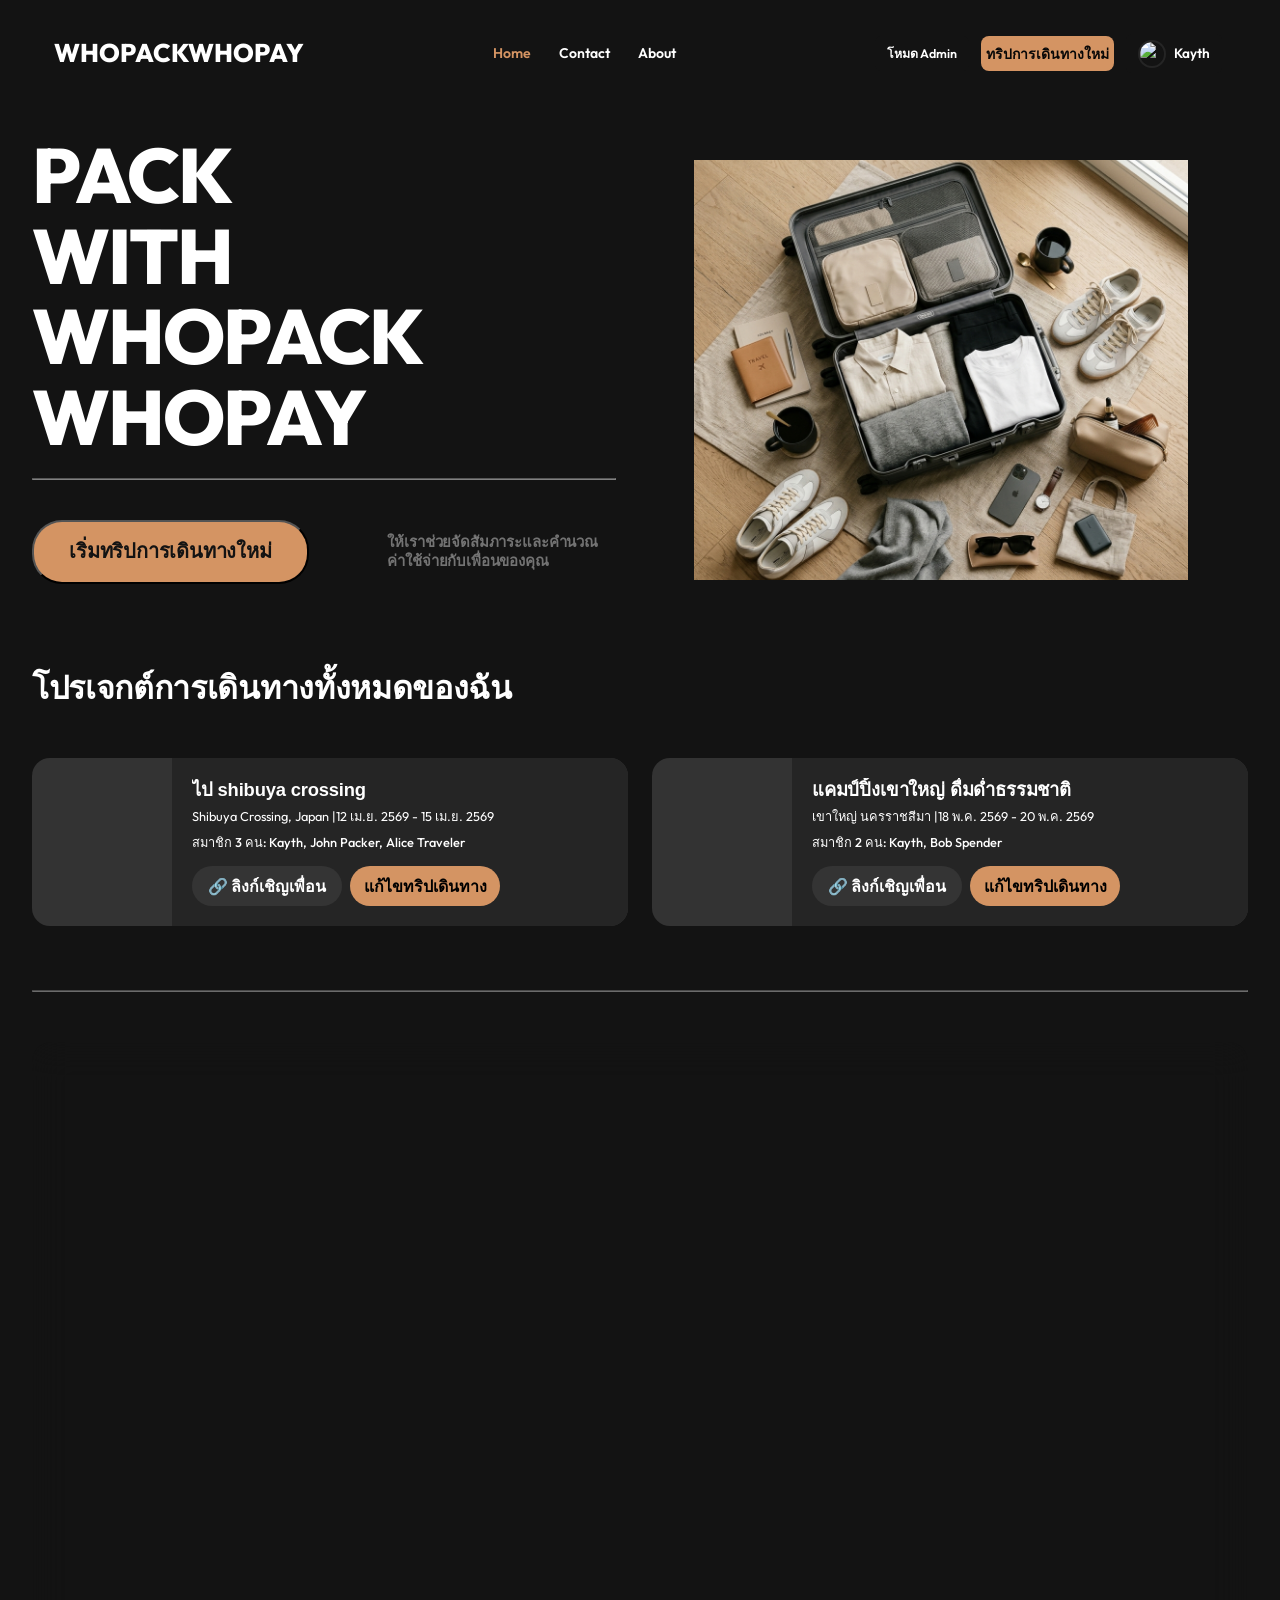
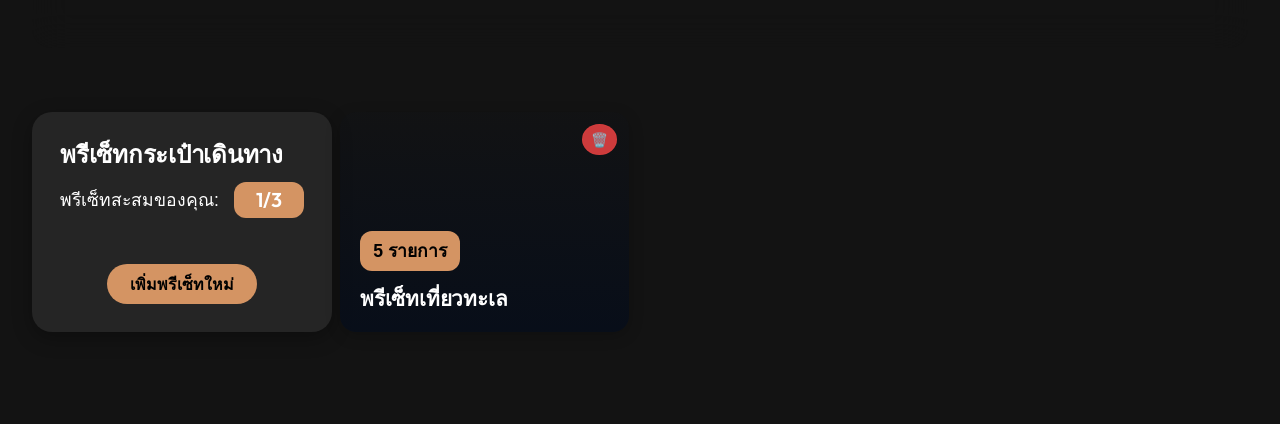
==== home2.html @ 7e03a5e3 "git_push_2nd" ====
<!DOCTYPE html>
<html lang="th">

<head>
  <meta charset="UTF-8">
  <meta name="viewport" content="width=device-width, initial-scale=1.0">
  <title>whopackwhopay - เว็บไซต์เตรียมสัมภาระและหารค่าทริปสุดล้ำ</title>
  <meta name="description"
    content="วางแผนการท่องเที่ยว จัดการสัมภาระเดี่ยวและกลุ่ม พร้อมระบบหารค่าใช้จ่ายและคำนวณงบประมาณกลุ่มอย่างมีประสิทธิภาพ">
  <link rel="stylesheet" href="style2.css">
  <!-- <link rel="stylesheet" href="uiverseHome.css"> -->
</head>

<body>
  <div id="app">

    <!-- Top Navigation Bar -->
    <nav class="navbar" id="app-navbar">
      <div class="nav-left">
        <div class="logo" id="logo-click-nav">WHOPACKWHOPAY</div>
        
      </div>
      <div class="nav-center">
        <div class="nav-links">
          <a href="#" class="nav-link" onclick="navigateTo('home')" style="color:#d49463 ;">Home</a>
          <a href="#" class="nav-link"
            onclick="showToast('ติดต่อทีมงาน: support@whopackwhopay.com', 'info')">Contact</a>
          <a href="#" class="nav-link"
            onclick="showToast('whopackwhopay ช่วยให้การเตรียมกระเป๋าและหารค่าทริปเป็นเรื่องง่าย!', 'info')">About</a>
        </div>
      </div>
      <div class="nav-right">
        <!-- Admin Panel Toggle (To facilitate testing all features including admin requirements) -->
        <button class="btn btn-secondary btn-sm" style="color: #ffffff;
         background:  #131313;
         height: 35px;
         " onclick="toggleAdminPanel()">โหมด Admin</button>

        <!-- Plus Trip Button -->
        <button class="new-trip-button btn bt" style="
        height: 35px;

        " id="create-trip-nav-btn">ทริปการเดินทางใหม่</button>

        <!-- Profile trigger dropdown -->
        <div class="profile-trigger" onclick="toggleProfileDropdown()">
          <img
            src="https://www.lemon8-app.com/seo/image?item_id=7467780502347317776&index=0&sign=cc87ef893df901cae1bf9135a9706420"
            class="profile-avatar" alt="Avatar">
          <span class="username" id="navbar-username-label">Kayth</span>
        </div>
      </div>
    </nav>


    <!-- User Profile Dropdown Panel (Drawer) -->
    <div class="profile-dropdown" id="profile-dropdown">
      <div class="profile-dropdown-header">
        <img
          src="https://www.lemon8-app.com/seo/image?item_id=7467780502347317776&index=0&sign=cc87ef893df901cae1bf9135a9706420"
          class="profile-dropdown-avatar" alt="Avatar Large">
        <div class="profile-info">
          <div class="profile-username-group">
            <span class="profile-username" id="dropdown-displayname">Kayth</span>
            <button class="profile-edit-name-btn" onclick="openEditProfileNameDialog()">✏️ เปลี่ยนชื่อ</button>
          </div>
          <span class="profile-email" id="dropdown-username">@kayth</span>
          <span class="profile-email" id="dropdown-email">kayth@whopack.com</span>
        </div>
      </div>

      <div class="badges-title">ป้ายรางวัลสะสม (กดเปิด/ปิดแสดงผล)</div>
      <div class="badges-container" id="dropdown-badges-container">
        <!-- Badges will render here dynamically -->
      </div>

      <div class="profile-stats">
        <div class="stat-box">
          <div class="stat-val" id="dropdown-total-spent">฿0</div>
          <div class="stat-label">ค่าใช้จ่ายสะสมรวม</div>
        </div>
        <div class="stat-box">
          <div class="stat-val" id="dropdown-project-count">3</div>
          <div class="stat-label">ทริปทั้งหมด</div>
        </div>
      </div>

      <button class="btn btn-danger9" style="width:100%;" onclick="handleLogout()"><a
          href="login.html">ออกจากระบบ</a></button>
    </div>

    <!-- Toast notifications panel container -->
    <div class="toast-container" id="toast-container"></div>

    <!-- MAIN WORKSPACE -->
    <main class="main-content">

      <!-- Admin Workspace Section -->
      <div id="admin-view" class="view-section"></div>

      <!-- 1. HOME VIEW -->
      <div id="home-view" class="view-section active">


        <!-- Features / Why Choose Us Section -->
        <div class="features-section">
          <div class="features-left">
            <h2 class="features-title">PACK <br> WITH <br> WHOPACK <br>WHOPAY</h2>
            <hr style="opacity: 0.5;">
            <div class="features-left-section">
                <button class="add-project" onclick="navigateTo('create-trip')">
              <span>
                <h2>เริ่มทริปการเดินทางใหม่</h2>
              </span>
            </button>
                <div class="features-left-desc">
                    <h3>ให้เราช่วยจัดสัมภาระและคำนวณค่าใช้จ่ายกับเพื่อนของคุณ</h3>
                </div>
            </div>
            
          </div>

          <div class="features-right">
            <!-- From Uiverse.io by Ali-Tahmazi99 -->
            <div class="image-wrapper">
                <img src="travel_hero.png" alt="Travel Packing Setup" class="hero-image">
            </div>
          </div>
        </div>

        <!-- My Trips Dashboard Section -->
        <div class="my-trips-section">
          <div class="section-header">
            <h2 class="section-title">โปรเจกต์การเดินทางทั้งหมดของฉัน</h2>
          </div>
          <div class="trips-container grid-trips" id="active-trips-list">
            <!-- Active trips render here dynamically -->
          </div>
        </div>
        <hr style="opacity: 0.4;">

        <!-- Top Destinations (Community) Section -->
        <div class="community-landing-container" id="community-landing-section">
          <div class="community-landing-header">
            <div class="community-header-text">
              <h2 class="section-title">แผนทริปท่องเที่ยวยอดนิยมในคอมมูนิตี้</h2>
              <p class="section-subtitle">ค้นหาไอเดียและแรงบันดาลใจ
                หรือร่วมแชร์ทริปท่องเที่ยวที่น่าตื่นเต้นของคุณให้เป็นประโยชน์ต่อผู้อื่น</p>
            </div>
          </div>
          <div class="community-grid-wrapper">
            <div class="community-grid" id="community-trips-grid">
              <!-- Shared trips render here dynamically -->
            </div>
          </div>
        </div>

        <!-- Tour Packages (Presets) Section -->
        <div class="presets-landing-container">
          <div class="preset-intro-card">
            <h3 class="preset-intro-title">พรีเซ็ทกระเป๋าเดินทาง</h3>


            <div class="presets-counter-wrapper">
              <span>พรีเซ็ทสะสมของคุณ: </span>
              <span class="presets-counter" id="presets-counter-label">1/3</span>
            </div>

            <div id="add-preset-btn-container" class="preset-add-btn-wrapper">
              <!-- Add Preset button goes here dynamically -->
            </div>
          </div>

          <div class="preset-list grid-presets" id="preset-items-list">
            <!-- Presets list render here dynamically -->
          </div>
        </div>

      </div>

      <!-- 2. CREATE NEW TRIP VIEW -->
      <div id="create-trip-view" class="view-section">
        <div class="new-trip-card">
          <h2 class="new-trip-title">ทริปใหม่ ประสบการณ์ใหม่</h2>
          <p class="new-trip-subtitle">เริ่มต้นสร้างโปรเจกต์เตรียมตัวออกเดินทางไปพร้อมกับกลุ่มเพื่อนๆ</p>

          <form id="new-trip-form" onsubmit="handleStartTripSubmit(event)">
            <div class="form-group">
              <label class="form-label" for="trip-dest-input">สถานที่ที่จะไป (Destination)</label>
              <input type="text" id="trip-dest-input" class="form-input"
                placeholder="พิมพ์ชื่อเป้าหมาย เช่น Shibuya Crossing, Japan" required>
            </div>

            <div class="date-inputs">
              <div class="form-group">
                <label class="form-label" for="trip-start-input">วันเริ่มต้นการเดินทาง</label>
                <input type="date" id="trip-start-input" class="form-input" value="2026-06-29">
              </div>
              <div class="form-group">
                <label class="form-label" for="trip-end-input">วันสิ้นสุดการเดินทาง</label>
                <input type="date" id="trip-end-input" class="form-input" value="2026-06-30">
              </div>
            </div>

            <div class="form-actions">
              <button type="button" class="btn btn-secondary" onclick="navigateTo('home')">ยกเลิก</button>
              <button type="submit" class="btn btn-primary">เริ่มทริปใหม่</button>
            </div>
          </form>
        </div>
      </div>

      <!-- 3. TRIP WORKSPACE VIEW (Sidebar layout) -->
      <div id="trip-details-view" class="view-section">

        <!-- Header summarizing active trip info -->
        <div id="trip-header-area" class="trip-header-area"></div>

        <div class="trip-workspace">

          <!-- Left side: Navigation Sidebar tabs -->
          <div class="trip-sidebar" id="trip-sidebar">
            <!-- Tabs will be rendered here dynamically (differs for ViewOnly mode) -->
          </div>

          <!-- Right side: Selected tab pane content -->
          <div class="trip-content" id="trip-tab-content-area">
            <!-- Loaded tab outputs render here dynamically -->
          </div>

        </div>
      </div>

    </main>

    <!-- 4. LIVE CHAT WIDGET OVERLAY (Simulating member conversations) -->
    <div class="chat-widget" id="chat-widget-window">
      <div class="chat-header">
        <div class="chat-header-user">
          <div class="chat-status"></div>
          <span style="font-weight:600; font-size:0.9rem;" id="chat-partner-name-display">John Packer</span>
          <span style="font-size:0.75rem; color:var(--text-muted);"
            id="chat-partner-username-display">@john_packer</span>
        </div>
        <button class="modal-close" style="font-size:1.1rem;" onclick="closeChatWidget()">✕</button>
      </div>

      <div class="chat-body" id="chat-messages-body">
        <!-- Messages populate here -->
      </div>

      <div class="chat-footer">
        <input type="text" id="chat-message-input-text" class="chat-input" placeholder="พิมพ์ข้อความสอบถามที่นี่..."
          onkeydown="if(event.key === 'Enter') sendChatMessage()">
        <button class="btn btn-primary btn-sm" onclick="sendChatMessage()">ส่ง</button>
      </div>
    </div>

  </div>

  <!-- ========================================== -->
  <!-- DIALOG SYSTEM (MODALS) -->
  <!-- ========================================== -->

  <!-- Generic Alert/Confirm Modal -->
  <div class="modal-overlay" id="confirm-modal">
    <div class="modal-card">
      <div class="modal-header">
        <h3 class="modal-title">ยืนยันการทำรายการ</h3>
        <button class="modal-close" onclick="Dialog.close('confirm-modal')">✕</button>
      </div>
      <div class="modal-body" id="confirm-modal-body">
        <p>คุณต้องการดำเนินการต่อหรือไม่?</p>
      </div>
      <div class="modal-footer">
        <button class="btn btn-secondary btn-sm" onclick="Dialog.close('confirm-modal')">ยกเลิก</button>
        <button class="btn btn-primary btn-sm" onclick="Dialog.confirm('confirm-modal')">ตกลง</button>
      </div>
    </div>
  </div>

  <!-- Preset Creator / Editor Modal -->
  <div class="modal-overlay" id="preset-modal">
    <div class="modal-card">
      <div class="modal-header">
        <h3 class="modal-title" id="preset-modal-title">จัดการพรีเซ็ท</h3>
        <button class="modal-close" onclick="Dialog.close('preset-modal')">✕</button>
      </div>
      <div class="modal-body" id="preset-modal-body">
        <!-- Renders inputs here -->
      </div>
      <div class="modal-footer">
        <button class="btn btn-primary btn-sm" onclick="Dialog.confirm('preset-modal')">เสร็จสิ้น</button>
      </div>
    </div>
  </div>

  <script src="app.js"></script>
</body>

</html>
---- style2.css ----
/* ============================================================
   whopackwhopay — Ocean Blue Design System
   Theme: #2C5EAD · #1591DC · #4BB8FA · #C4E2F5
   ============================================================ */

@import url('https://fonts.googleapis.com/css2?family=Inter:wght@300;400;500;600;700&family=Outfit:wght@400;500;600;700;800&display=swap');

/* ── CSS Variables ───────────────────────────────────────── */
:root {
  /* --font-logo: 'Outfit', sans-serif;
  --font-body: 'Outfit', sans-serif; */

  /* Background layers based on light pastel Wanderlog design */
  --bg-primary: #FFF9D0;      /* Pastel Yellow */
  --bg-secondary: #CAF4FF;    /* Pastel Ice Blue */
  --bg-card: #ffffff;
  --bg-card-hover: #F8FAFC;
  --bg-input: #ffffff;

  /* Brand blues based on user's colors */
  --blue-deep: #5AB2FF;       /* Vibrant Sky Blue */
  --blue-mid: #252525;        /* Light Sky Blue */
  --blue-light: #CAF4FF;      /* Pastel Ice Blue */
  --blue-pale: #FFF9D0;       /* Pastel Yellow */

  /* Aliases used throughout */
  --accent-primary: #5AB2FF;
  --accent-light: #A0DEFF;
  --accent-pale: #FFF9D0;
  --accent-purple: #5AB2FF;
  /* legacy compat */
  --accent-blue: #5AB2FF;
  /* legacy compat */
  --accent-pink: #1e293b;
  /* legacy compat */
  --accent-glow: rgba(90, 178, 255, 0.15);

  /* Text: Slate colors for Light theme readability */
  --text-main: #ffffff;
  --text-muted: #ffffff;
  --text-dim: #64748b;

  /* Borders */
  --border-color: rgba(90, 178, 255, 0.25);
  --border-focus: rgba(90, 178, 255, 0.6);

  /* Semantic colours */
  --success: #22c55e;
  --warning: #f59e0b;
  --danger: #ef4444;

  /* Misc */
  --glass-backdrop: blur(18px);
  --transition-smooth: all 0.25s cubic-bezier(0.4, 0, 0.2, 1);
  --radius-sm: 8px;
  --radius-md: 12px;
  --radius-lg: 16px;
  --radius-xl: 20px;
  --shadow-card: 0 10px 30px rgba(90, 178, 255, 0.08);
  --shadow-glow: 0 0 24px rgba(90, 178, 255, 0.15);
}

/* ── Reset ───────────────────────────────────────────────── */
*,
*::before,
*::after {
  box-sizing: border-box;
  margin: 0;
  padding: 0;
}

html {
  scroll-behavior: smooth;
}

body {
  background-color: #F8FAFC;
  background-image:
    radial-gradient(ellipse at 0% 0%, rgba(255, 249, 208, 0.4) 0px, transparent 50%),
    radial-gradient(ellipse at 100% 100%, rgba(202, 244, 255, 0.4) 0px, transparent 50%),
    radial-gradient(ellipse at 50% 30%, rgba(160, 222, 255, 0.2) 0px, transparent 60%);
  background-attachment: fixed;
  color: var(--text-main);
  font-family: var(--font-body);
  min-height: 100vh;
  overflow-x: hidden;
  line-height: 1.5;
  background-size: cover;
  background-repeat: no-repeat;
}

/* ── Scrollbar ───────────────────────────────────────────── */
/* ::-webkit-scrollbar {
  width: 6px;
  height: 6px;
}

::-webkit-scrollbar-track {
  background: white;
}

::-webkit-scrollbar-thumb {
  background: rgba(75, 184, 250, 0.2);
  border-radius: 3px;
}

::-webkit-scrollbar-thumb:hover {
  background: var(--blue-mid);
} */

/* ── Typography ──────────────────────────────────────────── */
h1,
h2,
h3,
h4,
h5 {
  font-family: "Kanit", sans-serif;
  font-weight: 800;
  font-style: normal;

  letter-spacing: -0.01em;
  line-height: 1.25;
}

button,
input,
select,
textarea {
  font-family: 'Outfit', sans-serif;
}

a {
  color: inherit;
  text-decoration: none;
}
p{

}

/* ══════════════════════════════════════════════════════════h
   NAVBAR
   ══════════════════════════════════════════════════════════ */
#app {
  display: flex;
  flex-direction: column;
  min-height: 100vh;
}

.navbar {
  display: flex;
  justify-content: space-between;
  align-items: center;
  padding: 1.5rem 3rem;
  background: #131313;
  /* border-bottom: 1px solid var(--border-color); */
  position: sticky;
  top: 0;
  z-index: 100;
  font-family: 'Outfit', sans-serif;
}

.nav-left {
  display: flex;
  align-items: center;
  gap: 1.5rem;
}
.nav-center{
    display: flex;
    align-items: center;
    gap: 0.5rem;
}
.nav-right {
  display: flex;
  align-items: center;
  gap: 0.75rem;
  padding: 10px;
}

.logo {
  font-family: var(--font-logo);
  font-size: 1.5rem;
  font-weight: 800;
  /* background: linear-gradient(120deg, var(--blue-pale) 0%, var(--blue-light) 50%, var(--blue-mid) 100%);
  -webkit-background-clip: text;
  -webkit-text-fill-color: transparent; */
  cursor: pointer;
  display: flex;
  align-items: center;
  gap: 0.4rem;
  transition: var(--transition-smooth);
  color: #1a3050;
}

.logo::before {
  content: '';
  font-size: 1.3rem;
}

.logo:hover {
  filter: brightness(1.15);
}

.nav-links {
  display: flex;
  gap: 0.25rem;
  
}

.nav-link {
  color: var(--text-muted);
  font-size: 0.875rem;
  font-weight: 600;
  padding: 0.4rem 0.75rem;
  border-radius: var(--radius-sm);
  transition: var(--transition-smooth);
  color: #1a3050;
}

.nav-link:hover {
  color: white;
  background: #d49463;
}

/* ── Profile trigger ─────────────────────────────────────── */
.profile-trigger {
  display: flex;
  align-items: center;
  gap: 0.5rem;
  background:  #131313;
  /* border: 1px solid var(--border-color); */
  padding: 0.35rem 0.75rem;
  border-radius: 5px;
  cursor: pointer;
  transition: var(--transition-smooth);
}

.profile-trigger:hover {
  /* background: rgba(255, 255, 255, 0.5); */
  border-color: var(--border-focus);
}

.profile-avatar {
  width: 28px;
  height: 28px;
  border-radius: 50%;
  object-fit: cover;
  border: 2px solid var(--blue-mid);
}

.username {
  font-size: 0.85rem;
  font-weight: 600;
}

/* ══════════════════════════════════════════════════════════
   BUTTONS
   ══════════════════════════════════════════════════════════ */
.btn {
  display: inline-flex;
  align-items: center;
  justify-content: center;
  gap: 0.4rem;
  padding: 0.55rem 1.1rem;
  border-radius: var(--radius-sm);
  font-weight: 600;
  font-size: 0.875rem;
  cursor: pointer;
  border: 1px solid transparent;
  transition: var(--transition-smooth);
  white-space: nowrap;
}

.btn-primary {
  /* background: linear-gradient(135deg, var(--blue-deep) 0%, var(--blue-mid) 100%); */
  color: #fff;
  /* box-shadow: 0 3px 12px rgba(21, 145, 220, 0.3); */
}

.btn-primary:hover {
  transform: translateY(-1px);
  /* box-shadow: 0 6px 18px rgba(21, 145, 220, 0.4); */
  filter: brightness(1.1);
}

.btn-secondary {
  background: #343434;
  /* border: 1px solid var(--border-color); */
  color: var(--text-main);
  
}

.btn-secondary:hover {
  background: #202020;
  /* border-color: rgb(255, 255, 255); */
}

.btn-danger {
  background: rgba(239, 68, 68, 0.08);
  border: 1px solid rgba(239, 68, 68, 0.25);
  color: var(--danger);
  scale: 1.5;
}
.btn-danger2 {
  background: rgba(239, 68, 68, 0.08);
  border: 1px solid rgba(239, 68, 68, 0.25);
  color: var(--danger);
  
}

.btn-danger3 {
  background: rgba(239, 68, 68, 0.08);
  border: 1px solid rgba(239, 68, 68, 0.25);
  color: var(--danger);
  
}

.btn-danger9 {
  background: rgba(239, 68, 68, 0.08);
  border: 1px solid rgba(239, 68, 68, 0.25);
  color: var(--danger);
  
}
.btn-danger10 {
  background: rgba(239, 68, 68, 0.08);
  border: 1px solid rgba(239, 68, 68, 0.25);
  color: var(--danger);
  
}
.btn-danger:hover {
  background: var(--danger);
  color: #fff;
}

.btn-success {
  background: rgba(34, 197, 94, 0.08);
  border: 1px solid rgba(34, 197, 94, 0.25);
  color: var(--success);
  /* height: 40px; */
}

.btn-success:hover {
  background: var(--success);
  color: #fff;
}

.btn-sm {
  padding: 0.35rem 0.7rem;
  font-size: 0.78rem;
  border-radius: 6px;
}

/* ══════════════════════════════════════════════════════════
   PROFILE DROPDOWN DRAWER
   ══════════════════════════════════════════════════════════ */
.profile-dropdown {
  position: absolute;
  top: 68px;
  right: 1.5rem;
  width: 310px;
  background: #252525;
  backdrop-filter: var(--glass-backdrop);
  -webkit-backdrop-filter: var(--glass-backdrop);
  /* border: 1px solid var(--border-color); */
  border-radius: var(--radius-lg);
  /* box-shadow: var(--shadow-card); */
  padding: 1.25rem;
  z-index: 101;
  display: none;
  animation: slideDown 0.25s ease-out;
  font-family: "Kanit", Outfit;
}

.profile-dropdown.active {
  display: block;
}

.profile-dropdown-header {
  display: flex;
  align-items: center;
  gap: 1rem;
  margin-bottom: 1rem;
  padding-bottom: 1rem;
  border-bottom: 1px solid var(--border-color);
}

.profile-dropdown-avatar {
  width: 56px;
  height: 56px;
  border-radius: 50%;
  object-fit: cover;
  border: 2px solid var(--blue-mid);
  flex-shrink: 0;
}

.profile-info {
  display: flex;
  flex-direction: column;
  gap: 0.15rem;
}

.profile-username-group {
  display: flex;
  align-items: center;
  gap: 0.5rem;
}

.profile-username {
  font-family: var(--font-logo);
  font-size: 1.05rem;
  font-weight: 700;
}

.profile-edit-name-btn {
  background: none;
  border: none;
  cursor: pointer;
  font-size: 0.8rem;
  color: white;
  padding: 0.15rem 0.35rem;
  border-radius: 4px;
  transition: var(--transition-smooth);
}

.profile-edit-name-btn:hover {
  background: rgba(75, 184, 250, 0.1);
}

.profile-email {
  font-size: 0.78rem;
  color: var(--text-muted);
}

/* Badges */
.badges-title {
  font-size: 0.75rem;
  font-weight: 600;
  text-transform: uppercase;
  letter-spacing: 0.06em;
  color: white;
  margin-bottom: 0.5rem;
}

.badges-container {
  display: flex;
  flex-wrap: wrap;
  gap: 0.4rem;
  margin-bottom: 1rem;
}

.badge-item {
  display: inline-flex;
  align-items: center;
  gap: 0.3rem;
  padding: 0.25rem 0.55rem;
  border-radius: 20px;
  font-size: 0.72rem;
  font-weight: 600;
  cursor: pointer;
  transition: var(--transition-smooth);
}

.badge-item.tps {
  background: rgba(44, 94, 173, 0.2);
  border: 1px solid rgba(44, 94, 173, 0.4);
  color: white;
}

.badge-item.epr {
  background: rgba(21, 145, 220, 0.15);
  border: 1px solid rgba(21, 145, 220, 0.35);
  color: white;
}

.badge-item.ssd {
  background: rgba(75, 184, 250, 0.1);
  border: 1px solid rgba(75, 184, 250, 0.3);
  color: white;
}

.badge-item.disabled {
  opacity: 0.35;
  filter: grayscale(1);
}

/* Profile stats */
.profile-stats {
  display: grid;
  grid-template-columns: 1fr 1fr;
  gap: 0.75rem;
  margin-bottom: 1rem;
}

.stat-box {
  background: rgba(75, 184, 250, 0.05);
  /* border: 1px solid var(--border-color); */
  padding: 0.75rem;
  border-radius: var(--radius-sm);
  text-align: center;
}

.stat-val {
  font-size: 1.15rem;
  font-weight: 700;
  font-family: var(--font-logo);
  color: white;
}

.stat-label {
  font-size: 0.72rem;
  color: white;
  margin-top: 0.2rem;
}

/* ══════════════════════════════════════════════════════════
   MAIN CONTENT LAYOUT
   ══════════════════════════════════════════════════════════ */
.main-content {
  flex: 1;
  padding: 1.75rem 2rem;
  /* max-width: 1260px; */
  /* margin: 0 auto; */
  width: 100%;
  background-color: #ffffff
}

.view-section {
  display: none;
}

.view-section.active {
  display: block;
}

/* ── Home grid ───────────────────────────────────────────── */
.home-grid {
  display: grid;
  grid-template-columns: 2fr 340px;
  gap: 1.75rem;
}

@media(max-width: 960px) {
  .home-grid {
    grid-template-columns: 1fr;
  }
}

.section-header {
  display: flex;
  justify-content: space-between;
  align-items: center;
  margin-bottom: 1.25rem;
  /* font-size: 3rem; */
  padding-bottom: 30px;
}

.section-title {
  font-size: 2rem;
  /* background: linear-gradient(90deg, var(--text-main) 0%, var(--blue-light) 100%);
  -webkit-background-clip: text;
  -webkit-text-fill-color: transparent; */
  color: #ffffff;
  font-family: "Kanit", sans-serif;
  
}

/* ── Trip Cards ──────────────────────────────────────────── */
.trips-container {
  display: flex;
  flex-direction: column;
  gap: 0.85rem;
}

.trip-card {
  background: var(--bg-card);
  backdrop-filter: var(--glass-backdrop);
  border: 1px solid var(--border-color);
  border-radius: var(--radius-lg);
  padding: 1.15rem 1.4rem;
  display: flex;
  justify-content: space-between;
  align-items: center;
  gap: 1rem;
  transition: var(--transition-smooth);
}

.trip-card:hover {
  background: var(--bg-card-hover);
  border-color: rgba(75, 184, 250, 0.25);
  transform: translateY(-2px);
  box-shadow: var(--shadow-glow);
}

.trip-card-details {
  display: flex;
  flex-direction: column;
  gap: 0.3rem;
  min-width: 0;
}

.trip-card-name {
  font-size: 1.1rem;
  font-weight: 700;
  cursor: pointer;
  transition: var(--transition-smooth);
  white-space: nowrap;
  overflow: hidden;
  text-overflow: ellipsis;
}

.trip-card-name:hover {
  color: var(--blue-light);
}

.trip-card-dates {
  font-size: 0.82rem;
  color: var(--text-muted);
}

.trip-card-members {
  font-size: 0.82rem;
  color: var(--blue-light);
  font-weight: 500;
}

.trip-card-actions {
  display: flex;
  align-items: center;
  gap: 0.5rem;
  flex-shrink: 0;
}

/* ── Presets Sidebar ─────────────────────────────────────── */
.presets-sidebar {
  background: var(--bg-card);
  border: 1px solid var(--border-color);
  border-radius: var(--radius-lg);
  padding: 1.25rem;
  height: fit-content;
  position: sticky;
  top: 80px;
}

.presets-header {
  display: flex;
  justify-content: space-between;
  align-items: center;
  margin-bottom: 1rem;
  padding-bottom: 0.8rem;
  border-bottom: 1px solid var(--border-color);
}

.presets-counter {
  font-size: 0.78rem;
  background: #d49463;
  color: white;
  padding: 0.18rem 0.55rem;
  border-radius: 12px;
  font-weight: 600;
  width: 70px;
  font-family: 'Outfit', sans-serif;
  text-align: center;
  font-size: 20px;
}

.preset-list {
  display: flex;
  flex-direction: column;
  gap: 0.6rem;
}

.preset-card {
  background: rgba(75, 184, 250, 0.04);
  border: 1px solid var(--border-color);
  border-radius: var(--radius-sm);
  padding: 0.8rem 1rem;
  display: flex;
  justify-content: space-between;
  align-items: center;
  cursor: pointer;
  transition: var(--transition-smooth);
}

.preset-card:hover {
  background: rgba(75, 184, 250, 0.10);
  border-color: rgba(75, 184, 250, 0.25);
}

.preset-info {
  display: flex;
  flex-direction: column;
  gap: 0.15rem;
}

.preset-name {
  font-weight: 600;
  font-size: 0.9rem;
}

.preset-items-count {
  font-size: 0.75rem;
  color: var(--text-muted);
}

/* ── Community Section ───────────────────────────────────── */
.community-section {
  margin-top: 2.5rem;
  border-top: 1px solid var(--border-color);
  padding-top: 1.75rem;
}

.community-grid {
  display: grid;
  grid-template-columns: repeat(auto-fill, minmax(300px, 1fr));
  gap: 1.25rem;
}

.community-card {
  background: var(--bg-card);
  border: 1px solid var(--border-color);
  border-radius: var(--radius-lg);
  padding: 1.25rem;
  display: flex;
  flex-direction: column;
  gap: 0.75rem;
  transition: var(--transition-smooth);
}

.community-card:hover {
  background: var(--bg-card-hover);
  border-color: rgba(75, 184, 250, 0.25);
  transform: translateY(-2px);
}

.community-card-body {
  display: flex;
  flex-direction: column;
  gap: 0.4rem;
}

.community-card-title {
  font-size: 1.1rem;
  font-weight: 700;
}

.community-card-footer {
  display: flex;
  justify-content: space-between;
  align-items: center;
  margin-top: auto;
  padding-top: 0.75rem;
  border-top: 1px solid var(--border-color);
  flex-wrap: wrap;
  gap: 0.5rem;
}

.community-author {
  font-size: 0.78rem;
  color: var(--text-muted);
}

/* ══════════════════════════════════════════════════════════
   CREATE TRIP FORM
   ══════════════════════════════════════════════════════════ */
.new-trip-card {
  max-width: 560px;
  margin: 2.5rem auto;
  background: #252525;
  border-radius: var(--radius-xl);
  padding: 2.25rem;
}

.new-trip-title {
  font-size: 1.85rem;
  text-align: center;
  margin-bottom: 0.4rem;
  /* background: linear-gradient(120deg, var(--blue-pale), var(--blue-light), var(--blue-mid));
  -webkit-background-clip: text;
  -webkit-text-fill-color: transparent; */
  color: white;
  font-family: "Kanit", sans-serif;
}

.new-trip-subtitle {
  color: white;
  text-align: center;
  margin-bottom: 1.75rem;
  font-size: 0.92rem;
  font-family: "Kanit", sans-serif;
}

/* ── Forms ───────────────────────────────────────────────── */
.form-group {
  margin-bottom: 1.25rem;
  font-family: "Kanit", sans-serif;
}

.form-label {
  display: block;
  font-size: 0.88rem;
  font-weight: 600;
  color: #ffffff;
  margin-bottom: 0.9rem;
  text-transform: uppercase;
  letter-spacing: 0.05em;
  font-family: "Kanit", sans-serif;

}

.form-input {
  width: 100%;
  padding: 0.7rem 0.9rem;
  background: #ffffff;
  border: 1px solid var(--border-color);
  border-radius: var(--radius-sm);
  color: #1a3050;
  font-size: 1rem;
  transition: var(--transition-smooth);
  height: 80px;
  font-family: "Kanit", sans-serif;
}

.form-input:focus {
  outline: none;
  border-color: var(--blue-mid);
  font-family: "Kanit", sans-serif;
}

.form-input::placeholder {
  color: black;
  font-family: "Kanit", sans-serif;
}

.date-inputs {
  display: grid;
  grid-template-columns: 1fr 1fr;
  gap: 1rem;
}

.form-actions {
  display: flex;
  justify-content: flex-end;
  gap: 0.75rem;
  margin-top: 1.75rem;
}

/* ══════════════════════════════════════════════════════════
   TRIP WORKSPACE — SIDEBAR + CONTENT
   ══════════════════════════════════════════════════════════ */
.trip-workspace {
  display: grid;
  grid-template-columns: 240px 1fr;
  gap: 1.5rem;
  margin-top: 0.75rem;
}

@media(max-width: 820px) {
  .trip-workspace {
    grid-template-columns: 1fr;
  }
}

/* Trip header */
.trip-header-area {
  display: flex;
  justify-content: space-between;
  align-items: flex-start;
  margin-bottom: 1.5rem;
  padding-bottom: 1rem;
  border-bottom: 1px solid var(--border-color);
  gap: 1rem;
  flex-wrap: wrap;
  /* position: sticky;
  z-index: 1; */
}

.trip-title-group {
  display: flex;
  flex-direction: column;
  gap: 0.3rem;
}

.trip-title-group h2 {
  font-size: 1.65rem;
  color: white;
  font-family: "Kanit", sans-serif;
}



.trip-actions {
  display: flex;
  align-items: center;
  gap: 0.6rem;
  flex-wrap: wrap;
  flex-shrink: 0;
}

/* Sidebar */
.trip-sidebar {
  border-radius: var(--radius-lg);
  padding: 0.85rem;
  display: flex;
  flex-direction: column;
  gap: 0.3rem;
  height: 100%;
  position: sticky;
  top: 82px;
}

.sidebar-btn {
  display: flex;
  align-items: center;
  gap: 0.65rem;
  padding: 0.65rem 0.85rem;
  border-radius: var(--radius-sm);
  color: var(--text-muted);
  background: transparent;
  border: none;
  cursor: pointer;
  text-align: left;
  font-size: 0.875rem;
  font-weight: 500;
  transition: var(--transition-smooth);
  width: 100%;
}

.sidebar-btn:hover {
  color: var(--text-main);
  background: rgba(75, 184, 250, 0.07);
}

.sidebar-btn.active {
  color: #ffffff;
  background: #2C5EAD;
  border: 1px solid rgba(255, 255, 255);
  font-weight: 600;
}

/* Trip content panel */
.trip-content {
  background: #252525;

  /* border: 1px solid white; */
  border-radius: var(--radius-xl);
  padding: 1.75rem;
  min-height: 480px;
}

/* ══════════════════════════════════════════════════════════
   ACCORDION
   ══════════════════════════════════════════════════════════ */
.accordion-box {
  border: 1px solid white;
  border-radius: var(--radius-md);
  margin-bottom: 0.75rem;
  overflow: hidden;
  background: rgba(75, 184, 250, 0.02);
  transition: var(--transition-smooth);
}

.accordion-header {
  display: flex;
  justify-content: space-between;
  align-items: center;
  padding: 0.9rem 1.1rem;
  background: rgba(75, 184, 250, 0.04);
  cursor: pointer;
  user-select: none;
  transition: var(--transition-smooth);
}

.accordion-header:hover {
  background: rgba(75, 184, 250, 0.08);
}

.accordion-title {
  display: flex;
  align-items: center;
  gap: 0.7rem;
  font-weight: 600;
  font-size: 0.95rem;
  color: white;
  font-family: "Kanit", Outfit;
}

.accordion-arrow {
  transition: var(--transition-smooth);
  color: var(--text-dim);
}

.accordion-box.active .accordion-arrow {
  transform: rotate(180deg);
}

.accordion-body {
  display: none;
  padding: 1.1rem;
  border-top: 1px solid var(--border-color);
  background: #252525;
}

.accordion-box.active .accordion-body {
  display: block;
}

.accordion-header-actions {
  display: flex;
  gap: 0.4rem;
  align-items: center;
}

/* ══════════════════════════════════════════════════════════
   PACKING LIST
   ══════════════════════════════════════════════════════════ */
.packing-controls {
  display: flex;
  justify-content: space-between;
  align-items: center;
  margin-bottom: 0.85rem;
  flex-wrap: wrap;
  gap: 0.75rem;
}

.sort-group {
  display: flex;
  align-items: center;
  gap: 0.5rem;
}

.sort-select {
  background: var(--bg-input);
  border: 1px solid var(--border-color);
  color: black;
  padding: 0.35rem 0.7rem;
  border-radius: var(--radius-sm);
  font-size: 0.82rem;
  transition: var(--transition-smooth);
  font-family: "Kanit", Outfit;
  font-weight: 500;
}

.sort-select:focus {
  outline: none;
  border-color: var(--blue-mid);
}

.packing-list {
  display: flex;
  flex-direction: column;
  gap: 0.5rem;
}

.packing-item {
  display: flex;
  align-items: center;
  justify-content: space-between;
  padding: 1.4rem 0.9rem;
  background: #252525;
  /* border: 1px solid var(--border-color); */
  border-radius: var(--radius-sm);
  transition: var(--transition-smooth);
  font-family: "Kanit", Outfit;
}

.packing-item:hover {
  /* background: rgba(212, 148, 99, 0.5); */
}

.packing-item-left {
  display: flex;
  align-items: center;
  gap: 0.7rem;
  padding:1rem;
}

.packing-item-right {
  display: flex;
  align-items: center;
  gap: 0.4rem;
}

/* Custom checkbox */
.custom-checkbox {
  position: relative;
  display: inline-block;
  width: 18px;
  height: 18px;
  flex-shrink: 0;
}

.custom-checkbox input {
  opacity: 0;
  width: 0;
  height: 0;
}

.checkbox-checkmark {
  position: absolute;
  top: 0;
  left: 0;
  height: 18px;
  width: 18px;
  background: rgba(212, 148, 99, 0.7);
  /* border: 1.5px solid var(--text-dim); */
  border-radius: 4px;
  cursor: pointer;
  transition: var(--transition-smooth);
}

.custom-checkbox:hover input~.checkbox-checkmark {
  border-color: var(--blue-mid);
}

.custom-checkbox input:checked~.checkbox-checkmark {
  background: var(--success);
  border-color: var(--success);
}

.checkbox-checkmark:after {
  content: "";
  position: absolute;
  display: none;
  left: 5px;
  top: 1px;
  width: 5px;
  height: 9px;
  border: solid white;
  border-width: 0 2px 2px 0;
  transform: rotate(45deg);
}

.custom-checkbox input:checked~.checkbox-checkmark:after {
  display: block;
}

.packing-item-text {
  font-size: 0.92rem;
  transition: var(--transition-smooth);
}

.packing-item.checked .packing-item-text {
  text-decoration: line-through;
  color: var(--text-dim);
}

.bell-btn {
  background: transparent;
  border: none;
  cursor: pointer;
  font-size: 1rem;
  opacity: 0.5;
  transition: var(--transition-smooth);
  padding: 0.2rem;
  margin-right: 20px;
}

.bell-btn:hover {
  opacity: 1;
  transform: scale(1.1);
  color: var(--warning);
}

.bell-btn.active {
  opacity: 1;
  color: var(--warning);
}

/* ══════════════════════════════════════════════════════════
   TRAVEL PLACES (TIMELINE)
   ══════════════════════════════════════════════════════════ */
.places-timeline {
  display: flex;
  flex-direction: column;
  gap: 1.1rem;
  margin-top: 0.75rem;
}

.place-item {
  display: flex;
  gap: 0.9rem;
  background: #131313;
  /* border: 1px solid var(--border-color); */
  border-radius: var(--radius-md);
  padding: 0.9rem;
  position: relative;
  transition: var(--transition-smooth);
}



.place-pin-num {
  width: 30px;
  height: 30px;
  border-radius: 50%;
  flex-shrink: 0;
  background: #d49463;
  color: white;
  display: flex;
  align-items: center;
  justify-content: center;
  font-weight: 700;
  font-size: 0.85rem;
  /* box-shadow: 0 2px 8px rgba(21, 145, 220, 0.3); */
}

.place-img {
  width: 96px;
  height: 70px;
  border-radius: var(--radius-sm);
  object-fit: cover;
  flex-shrink: 0;
  border: 1px solid var(--border-color);
}

.place-details {
  display: flex;
  flex-direction: column;
  gap: 0.25rem;
  flex-grow: 1;
}

.place-name {
  font-size: 1rem;
  font-weight: 600;
  color: #1a3050;
}

.place-desc {
  font-size: 0.82rem;
  color: #1a3050;
  line-height: 1.4;
}

.place-delete-btn {
  position: absolute;
  top: 0.75rem;
  right: 0.75rem;
  background: red;
  border: none;
  color: white;
  cursor: pointer;
  font-size: 0.9rem;
  transition: var(--transition-smooth);
  padding: 0.2rem 0.4rem;
  border-radius: 4px;
}

.place-delete-btn:hover {
  color: var(--danger);
  background: rgba(239, 68, 68, 0.1);
}

/* Suggested places */
.suggested-places-box {
  margin-top: 1.5rem;
  /* border-top: 1px solid var(--border-color); */
  padding-top: 1.25rem;
}

.suggested-title {
  font-size: 1rem;
  font-weight: 700;
  margin-bottom: 0.85rem;
  color: var(--blue-light);
}

.suggested-grid {
  display: grid;
  grid-template-columns: repeat(auto-fill, minmax(190px, 1fr));
  gap: 0.85rem;
}

.suggested-card {
  background: #131313;
  /* border: 1px solid var(--border-color); */
  border-radius: var(--radius-sm);
  overflow: hidden;
  display: flex;
  flex-direction: column;
  transition: var(--transition-smooth);
}

.suggested-card:hover {
  transform: translateY(-2px);
  background: rgba(75, 184, 250, 0.07);
  border-color: rgba(75, 184, 250, 0.2);
}

.suggested-img {
  width: 100%;
  height: 100px;
  object-fit: cover;
}

.suggested-details {
  padding: 0.7rem;
  display: flex;
  flex-direction: column;
  gap: 0.3rem;
  flex-grow: 1;
}

.suggested-name {
  font-weight: 600;
  font-size: 0.88rem;
}

.suggested-desc {
  font-size: 0.74rem;
  color: var(--text-muted);
  line-height: 1.35;
}

.suggested-add-btn {
  margin-top: auto;
  width: 100%;
  padding: 0.35rem;
  background:#d49463;;
  border: 1px solid rgba(21, 145, 220, 0.25);
  color:  black;
  font-size: 0.78rem;
  border-radius: 5px;
  cursor: pointer;
  font-weight: 600;
  transition: var(--transition-smooth);
}

.suggested-add-btn:hover {
  background: var(--blue-mid);
  color: white;
}

/* ══════════════════════════════════════════════════════════
   BUDGET TAB
   ══════════════════════════════════════════════════════════ */
.budget-progress-container {
  background:  #131313;
  /* border: 1px solid var(--border-color); */
  border-radius: var(--radius-md);
  padding: 3rem;
  margin-bottom: 1.5rem;
}

.budget-progress-labels {
  display: flex;
  justify-content: space-between;
  margin-bottom: 0.6rem;
  font-size: 1.4rem;
  flex-wrap: wrap;
  gap: 0.4rem;
  font-family: "Kanit", Outfit;
  color: #d49463;
}

.budget-bar-outer {
  height: 10px;
  background: rgba(0, 0, 0, 0.3);
  border-radius: 5px;
  overflow: hidden;
  border: 1px solid #d49463;
}

.budget-bar-inner {
  height: 100%;
  background: #d49463;;
  width: 0%;
  border-radius: 5px;
  transition: width 0.5s ease-out;
}

.budget-bar-inner.over-budget {
  background: linear-gradient(90deg, var(--warning) 0%, var(--danger) 100%);
}

/* ── Tables ──────────────────────────────────────────────── */
.table-responsive {
  width: 100%;
  overflow-x: auto;
  margin-bottom: 1.5rem;
  border-radius: var(--radius-md);
  
  /* border: 1px solid var(--border-color); */
}

table {
  width: 100%;
  border-collapse: collapse;
  text-align: left;
  font-size: 0.875rem;
}

th,
td {
  padding: 0.75rem 1rem;
}

th {
  background: rgba(44, 94, 173, 0.12);
  color: var(--text-muted);
  font-weight: 600;
  border-bottom: 1px solid var(--border-color);
  text-transform: uppercase;
  font-size: 0.72rem;
  letter-spacing: 0.05em;
  white-space: nowrap;
}

td {
  border-bottom: 1px solid var(--border-color);
  color: white;
}

tr:last-child td {
  border-bottom: none;
}

tr:hover td {
  background: rgba(75, 184, 250, 0.04);
}

/* Badges (pill labels) */
.badge-pill {
  padding: 0.18rem 0.5rem;
  border-radius: 10px;
  font-size: 0.72rem;
  font-weight: 600;
  display: inline-block;
  white-space: nowrap;
}

.badge-success {
  background: rgba(34, 197, 94, 0.15);
  color: #4ade80;
}

.badge-danger {
  background: rgba(239, 68, 68, 0.15);
  color: #f87171;
}

.bank-logo {
  width: 18px;
  height: 18px;
  object-fit: contain;
  vertical-align: middle;
  margin-right: 0.35rem;
}

.qr-code-img {
  width: 72px;
  height: 72px;
  object-fit: contain;
  border: 1px solid var(--border-color);
  border-radius: 4px;
}

/* ══════════════════════════════════════════════════════════
   MAP VIEW
   ══════════════════════════════════════════════════════════ */
.mock-map-container {
  width: 100%;
  height: 360px;
  border-radius: var(--radius-lg);
  border: 1px solid var(--border-color);
  position: relative;
  overflow: hidden;
  background-color: #1a3050;
  background-image:
    radial-gradient(#1a3050 1.5px, transparent 1.5px),
    radial-gradient(#1a3050 1.5px, transparent 1.5px);
  background-size: 28px 28px;
  background-position: 0 0, 14px 14px;
}

.mock-map-canvas {
  position: absolute;
  top: 0;
  left: 0;
  width: 100%;
  height: 100%;
}

.map-place-marker {
  position: absolute;
  width: 13px;
  height: 13px;
  background: var(--blue-mid);
  border: 2px solid white;
  border-radius: 50%;
  transform: translate(-50%, -50%);
  cursor: pointer;
  box-shadow: 0 0 10px rgba(21, 145, 220, 0.5);
  color: black;
  font-family: "Kanit", Outfit;
  font-size: 12px;
}

.map-place-label {
  position: absolute;
  background: rgba(6, 13, 26, 0.92);
  border: 1px solid var(--border-color);
  padding: 0.2rem 0.5rem;
  border-radius: 4px;
  font-size: 0.72rem;
  white-space: nowrap;
  transform: translate(-50%, -36px);
  pointer-events: none;
}

/* ══════════════════════════════════════════════════════════
   MODALS
   ══════════════════════════════════════════════════════════ */
.modal-overlay {
  position: fixed;
  top: 0;
  left: 0;
  width: 100%;
  height: 100%;
  background: rgba(0, 0, 0, 0.65);
  backdrop-filter: blur(6px);
  -webkit-backdrop-filter: blur(6px);
  display: flex;
  justify-content: center;
  align-items: center;
  z-index: 200;
  opacity: 0;
  pointer-events: none;
  transition: opacity 0.25s ease;
}

.modal-overlay.active {
  opacity: 1;
  pointer-events: auto;
}

.modal-card {
  background:#131313 !important;
  /* border: 1px solid var(--border-color); */
  border-radius: var(--radius-xl);
  width: 92%;
  max-width: 500px;
  max-height: 90vh;
  overflow-y: auto;
  /* box-shadow: var(--shadow-card); */
  transform: translateY(16px);
  transition: transform 0.25s ease;
}

.modal-overlay.active .modal-card {
  transform: translateY(0);
  background:#131313 !important;
}

.modal-header {
  padding: 1.1rem 1.4rem;
  /* border-bottom: 1px solid var(--border-color); */
  display: flex;
  justify-content: space-between;
  align-items: center;
  background: rgba(44, 94, 173, 0.08);
}

.modal-title {
  font-size: 1.15rem;
  font-family: var(--font-logo);
}

.modal-close {
  background: transparent;
  border: none;
  color: var(--text-muted);
  font-size: 1.4rem;
  cursor: pointer;
  line-height: 1;
  transition: var(--transition-smooth);
  border-radius: 6px;
  padding: 0.1rem 0.3rem;
}

.modal-close:hover {
  color: var(--text-main);
  background: rgba(75, 184, 250, 0.1);
}

.modal-body {
  padding: 1.4rem;
  background-color: #1a3050;
}

.modal-footer {
  padding: 0.9rem 1.4rem;
  border-top: 1px solid var(--border-color);
  display: flex;
  justify-content: flex-end;
  gap: 0.6rem;
  background: rgba(0, 0, 0, 0.12);
}

/* ══════════════════════════════════════════════════════════
   CHAT WIDGET
   ══════════════════════════════════════════════════════════ */
.chat-widget {
  position: fixed;
  bottom: 1.75rem;
  right: 1.75rem;
  width: 340px;
  height: 460px;
  background: rgba(9, 20, 42, 0.97);
  backdrop-filter: var(--glass-backdrop);
  -webkit-backdrop-filter: var(--glass-backdrop);
  border: 1px solid var(--border-color);
  border-radius: var(--radius-lg);
  box-shadow: var(--shadow-card);
  display: none;
  flex-direction: column;
  z-index: 150;
  overflow: hidden;
  animation: slideUp 0.25s ease-out;
}

.chat-widget.active {
  display: flex;
}

.chat-header {
  background: rgba(44, 94, 173, 0.2);
  padding: 0.75rem 1.1rem;
  border-bottom: 1px solid var(--border-color);
  display: flex;
  justify-content: space-between;
  align-items: center;
}

.chat-header-user {
  display: flex;
  align-items: center;
  gap: 0.55rem;
}

.chat-status {
  width: 8px;
  height: 8px;
  border-radius: 50%;
  background: var(--success);
}

.chat-body {
  flex-grow: 1;
  padding: 0.9rem;
  overflow-y: auto;
  display: flex;
  flex-direction: column;
  gap: 0.65rem;
}

.chat-message {
  display: flex;
  flex-direction: column;
  max-width: 80%;
  padding: 0.6rem 0.85rem;
  border-radius: 10px;
  font-size: 0.83rem;
  line-height: 1.4;
}

.chat-message.incoming {
  align-self: flex-start;
  background: rgba(75, 184, 250, 0.07);
  border: 1px solid var(--border-color);
  border-bottom-left-radius: 2px;
}

.chat-message.outgoing {
  align-self: flex-end;
  background: linear-gradient(135deg, var(--blue-deep) 0%, var(--blue-mid) 100%);
  color: white;
  border-bottom-right-radius: 2px;
}

.chat-time {
  font-size: 0.68rem;
  opacity: 0.5;
  margin-top: 0.25rem;
  align-self: flex-end;
}

.chat-report-btn {
  background: transparent;
  border: none;
  color: var(--danger);
  font-size: 0.72rem;
  cursor: pointer;
  align-self: flex-end;
  margin-top: 0.15rem;
  opacity: 0.4;
  transition: var(--transition-smooth);
}

.chat-report-btn:hover {
  opacity: 1;
  text-decoration: underline;
}

.chat-footer {
  padding: 0.7rem 0.9rem;
  border-top: 1px solid var(--border-color);
  background: rgba(0, 0, 0, 0.15);
  display: flex;
  gap: 0.5rem;
  align-items: center;
}

.chat-input {
  flex-grow: 1;
  background: var(--bg-input);
  border: 1px solid var(--border-color);
  padding: 0.45rem 0.75rem;
  border-radius: var(--radius-sm);
  color: var(--text-main);
  font-size: 0.83rem;
}

.chat-input:focus {
  outline: none;
  border-color: var(--blue-mid);
}

/* ══════════════════════════════════════════════════════════
   TOAST NOTIFICATIONS
   ══════════════════════════════════════════════════════════ */
.toast-container {
  position: fixed;
  bottom: 1.75rem;
  left: 1.75rem;
  display: flex;
  flex-direction: column;
  gap: 0.45rem;
  z-index: 300;
  max-width: 320px;
}

.toast {
  background: rgba(9, 20, 42, 0.95);
  border: 1px solid var(--border-color);
  border-left: 4px solid var(--blue-mid);
  padding: 0.75rem 1rem;
  border-radius: var(--radius-sm);
  font-size: 0.83rem;
  color: var(--text-main);
  box-shadow: var(--shadow-card);
  animation: slideRight 0.25s ease-out;
  display: flex;
  align-items: flex-start;
  gap: 0.5rem;
  line-height: 1.4;
}

.toast.success {
  border-left-color: var(--success);
}

.toast.info {
  border-left-color: var(--blue-light);
}

.toast.warning {
  border-left-color: var(--warning);
}

.toast.danger {
  border-left-color: var(--danger);
}

/* ══════════════════════════════════════════════════════════
   ADMIN DASHBOARD
   ══════════════════════════════════════════════════════════ */
.admin-card {
  /* border: 1px solid #d49463; */
  border-radius: var(--radius-md);
  background: #131313 ;
  padding: 1.1rem;
  margin-bottom: 1.25rem;
  font-size: 33px;
  /* แก้ตรงนี้ */
  /* display: none; */
}

.admin-grid {
  display: grid;
  /* grid-template-columns: repeat(auto-fill, minmax(210px, 1fr)); */
  gap: 0.85rem;
  margin-top: 2rem;
}

.admin-form {
  display: flex;
  gap: 0.5rem;
  margin-bottom: 0.85rem;
  margin-top: 0.8rem;
}

.admin-badge {
  background: rgba(75, 184, 250, 0.04);
  padding: 0.4rem 0.8rem;
  border-radius: var(--radius-sm);
  display: flex;
  justify-content: space-between;
  align-items: center;
  border: 1px solid var(--border-color);
}

/* ── List box (Preset modal) ─────────────────────────────── */
.list-box {
  background: #252525;
  border:none !important;
  border-radius: var(--radius-sm);
  padding: 1rem;
  max-height: 450px;
  overflow-y: auto;
  margin-top: 10px;
  width: 90%;
}

.list-box-item {
  display: flex;
  justify-content: space-between;
  align-items: center;
  padding: 0.35rem 0.6rem;
  border-bottom: 1px solid rgba(75, 184, 250, 0.06);
  font-size: 1.3rem;
  font-family: "Kanit", sans-serif;
  margin-bottom: 50px;
}

.list-box-item:last-child {
  border-bottom: none;
}

/* ══════════════════════════════════════════════════════════
   ANIMATIONS
   ══════════════════════════════════════════════════════════ */
@keyframes slideDown {
  from {
    opacity: 0;
    transform: translateY(-8px);
  }

  to {
    opacity: 1;
    transform: translateY(0);
  }
}

@keyframes slideUp {
  from {
    opacity: 0;
    transform: translateY(16px);
  }

  to {
    opacity: 1;
    transform: translateY(0);
  }
}

@keyframes slideRight {
  to {
    opacity: 1;
    transform: translateX(0);
  }
}

/* ============================================================
   whopackwhopay — LANDING PAGE RESTYLING (WANDER.PH STYLE)
   ============================================================ */

/* General utility button */
.btn-lg-pill {
  padding: 0.75rem 1.75rem;
  font-size: 0.95rem;
  border-radius: 30px;
  font-weight: 600;
}

.btn-sm-pill {
  padding: 0.45rem 1rem;
  font-size: 1rem;
  border-radius: 20px;
  font-weight: 600;
  height: 40px;
  width: 150px;
}
.btn-sm-pill:hover{
    transform: scale(1.1);
}


/* 2. Features / Why Choose Us Section */
.features-section {
  display: grid;
  grid-template-columns: 1fr 1fr;
  gap: 3rem;
  margin-bottom: 4rem;
  align-items: center;
  font-family: 'Outfit', sans-serif;
  font-size: 4.8rem;
  font-weight: 800;
  line-height: 1.05;
  letter-spacing: -2px;
  color: #ffffff;
  text-transform: uppercase;
}
.features-left-section{
    display: flex;
    justify-content: space-between;
    align-items: center;
    padding-bottom: 20px;
    padding-top: 20px;
    font-family: 'Outfit', sans-serif;
}
.features-left-desc{
    display: flex;
    flex-direction: column;
    gap: 1.25rem;
    font-size: 0.8rem;
    align-items: center;
    justify-content: center;
    /* background: red; */
    /* font-weight: 100; */
    padding: 5px;
    width: 40%;
    color: rgb(211, 211, 211,0.5);
    font-family: 'Prompt', -apple-system, BlinkMacSystemFont, "Segoe UI", Roboto, sans-serif;
}
.features-left-desc h3{
    font-family: 'Prompt', -apple-system, BlinkMacSystemFont, "Segoe UI", Roboto, sans-serif;
}

@media(max-width: 960px) {
  .features-section {
    grid-template-columns: 1fr;
    gap: 2rem;
  }
}

.features-left {
  display: flex;
  flex-direction: column;
  gap: 1.25rem;
}

.features-title {
  font-family: 'Outfit', sans-serif;
  font-size: 4.8rem;
  font-weight: 800;
  line-height: 1.05;
  letter-spacing: -2px;
  color: #ffffff;
  text-transform: uppercase;
  /* background: linear-gradient(90deg, #fff 0%, var(--blue-pale) 100%);
  -webkit-background-clip: text;
  -webkit-text-fill-color: transparent; */
}

.features-desc {
  font-size: 0.95rem;
  /* color: var(--text-muted); */
  color: #1a3050;
  font-weight: 600;
  line-height: 1.6;
  font-size: 1.1rem;
}

.features-stats {
  display: flex;
  gap: 2rem;
  margin-top: 1.5rem;
}

.stat-item {
  display: flex;
  flex-direction: column;
  gap: 0.25rem;
}

.stat-number {
  font-family: var(--font-logo);
  font-size: 2.2rem;
  font-weight: 800;
  color: var(--blue-light);
  line-height: 1;
}

.stat-text {
  font-size: 0.8rem;
  color: var(--text-muted);
}

.features-right {
  display: flex;
  flex-direction: column;
  align-items: center;
  justify-content: center;
  gap: 1rem;
}
.image-wrapper {
    width: 100%;
    height: 420px;
    overflow: hidden;
    background-color: #131313;
    position: relative;
    left: 30px;
    padding-right: 90px;
    
}
.hero-image {
    width: 100%;
    height: 100%;
    object-fit: cover;
    display: block;
    transition: transform 0.5s ease;
}
.feature-item-card {
  display: flex;
  gap: 1.25rem;
  /* background: var(--bg-card);
  backdrop-filter: var(--glass-backdrop);
  border: 1px solid var(--border-color); */
  background-color: #1a3050;
  /* padding: 1.25rem; */
  border-radius: var(--radius-lg);
  transition: var(--transition-smooth);
  border: 2px solid black;
}

.feature-item-card:hover {
  border-color: #1591DC;
  transform: translateY(-2px);
  /* box-shadow: var(--shadow-glow); */
}

.feature-icon1 {
  font-size: 2rem;
  display: flex;
  align-items: center;
  justify-content: center;
  width: 80px;
  background-image: url("https://blog.bangkokair.com/wp-content/uploads/2024/12/07_tips-for-packing-your-luggage.jpg");
  background-size: cover;
  background-position: center;
  background-repeat: no-repeat;
  height: 80px;
  border-radius: 12px 0px 0px 12px;
  background-color: rgba(0, 88, 143, 0.08);
  flex-shrink: 0;
}
.feature-icon2 {
  font-size: 2rem;
  display: flex;
  align-items: center;
  justify-content: center;
  width: 80px;
  background-image: url("https://i.pinimg.com/736x/9b/f7/99/9bf79972807de0df8f4652c2978a8deb.jpg");
  background-size: cover;
  background-position: center;
  background-repeat: no-repeat;
  height: 80px;
  border-radius: 12px 0px 0px 12px;
  background-color: rgba(75, 184, 250, 0.08);
  flex-shrink: 0;
}

.feature-icon3 {
  font-size: 2rem;
  display: flex;
  align-items: center;
  justify-content: center;
  width: 80px;
  background-image: url("https://www.aziocorp.com/cdn/shop/products/IZO-NUM-BLUE_LIFE-1_bdac58a8-8ff7-4aab-bba6-c02a200aa206.jpg?v=1662589945");
  background-size: cover;
  background-position: center;
  background-repeat: no-repeat;
  height: 80px;
  border-radius: 12px 0px 0px 12px;
  background-color: rgba(75, 184, 250, 0.08);
  flex-shrink: 0;
}


.feature-text-group {
  display: flex;
  flex-direction: column;
  gap: 0.25rem;
  margin: auto;
}

.feature-card-title {
  font-size: 1rem;
  font-weight: 700;
  /* color: var(--blue-pale); */
  color: white;
}

.feature-card-desc {
  font-size: 0.85rem;
  /* color: var(--text-muted); */
  color: white;
  line-height: 1.45;
}

/* 3. My Trips Section (Grid-trips) */
.my-trips-section {
  margin-bottom: 4rem;
}

.grid-trips {
  display: grid;
  grid-template-columns: repeat(auto-fill, minmax(400px, 1fr));
  gap: 1.5rem;
}

@media(max-width: 600px) {
  .grid-trips {
    grid-template-columns: 1fr;
  }
}

.trip-dashboard-card {
  display: flex;
  background: rgb(51, 51, 51) !important;
  /* border: 1px solid var(--border-color); */
  /* border-radius: var(--radius-lg); */
  overflow: hidden;
  transition: var(--transition-smooth);
  
}

.trip-dashboard-card:hover {
  transform: translateY(-4px);
  border-color: rgba(75, 184, 250, 0.3);
  
}

.trip-dash-img-wrapper {
  width: 140px;
  background-size: cover;
  background-position: center;
  position: relative;
  flex-shrink: 0;
}



.trip-dash-info {
  padding: 1.25rem;
  flex-grow: 1;
  display: flex;
  flex-direction: column;
  gap: 0.4rem;
  min-width: 0;
  /* background-color: #1a3050; */
}

.trip-dash-name {
  font-size: 1.15rem;
  font-weight: 700;
  cursor: pointer;
  white-space: nowrap;
  overflow: hidden;
  text-overflow: ellipsis;
  transition: var(--transition-smooth);
}

.trip-dash-name:hover {
  color: var(--blue-light);
}

.trip-dash-meta {
  font-size: 0.8rem;
  color: white;
}

.trip-dash-members {
  font-size: 0.8rem;
  color: white;
  font-weight: 500;
  white-space: nowrap;
  overflow: hidden;
  text-overflow: ellipsis;
}

.trip-dash-actions {
  display: flex;
  gap: 0.5rem;
  margin-top: auto;
  padding-top: 0.5rem;
}

/* 4. Top Destinations (Community) Section */
.community-landing-container {
    margin-top: 50px;
  background: #131313;
  backdrop-filter: var(--glass-backdrop);
  /* border: 1px solid var(--border-color); */
  border-radius: var(--radius-xl);
  padding: 2rem;
  margin-bottom: 4rem;
}

.community-landing-header {
  display: flex;
  justify-content: space-between;
  align-items: center;
  margin-bottom: 2rem;
}

.community-header-text {
  max-width: 600px;
}

.section-subtitle {
  font-size: 0.9rem;
  color: white;
  margin-top: 0.4rem;
}

.community-grid-wrapper {
  width: 100%;
}

.community-grid {
  display: grid;
  grid-template-columns: repeat(auto-fill, minmax(280px, 1fr));
  gap: 1.5rem;
}

.community-card-new {
  background: #131313;

  border-radius: var(--radius-lg);
  overflow: hidden;
  display: flex;
  flex-direction: column;
  height: 420px;
  transition: var(--transition-smooth);
}

.community-card-new:hover {
  transform: translateY(-6px);
  border-color: rgba(255, 255, 255);
  
}

.dest-card-img-wrapper {
  height: 180px;
  background-size: cover;
  background-position: center;
  position: relative;
  flex-shrink: 0;
}

.dest-price-badge {
  position: absolute;
  top: 12px;
  right: 12px;
  background: black;
  backdrop-filter: var(--glass-backdrop);
  color: #d49463;
  font-size: 0.78rem;
  font-weight: 800;
  padding: 0.35rem 0.7rem;
  border-radius: 20px;
  border: 1px solid rgba(75, 184, 250, 0.25);
  font-family: 'Outfit', sans-serif;
}

.dest-card-details {
  padding: 1.25rem;
  display: flex;
  flex-direction: column;
  flex-grow: 1;
  gap: 0.4rem;
  color:white !important;
  font-family: 'Outfit', sans-serif !important;
}

.dest-card-title {
  font-size: 1.1rem;
  font-weight: 700;
  line-height: 1.3;
  white-space: nowrap;
  overflow: hidden;
  text-overflow: ellipsis;
  color: white;
}

.dest-card-location {
  font-size: 0.8rem;
  color: white;
  font-weight: 500;
}

.dest-card-dates {
  font-size: 0.8rem;
  color: white;
}

.dest-card-meta {
  display: flex;
  justify-content: space-between;
  align-items: center;
  font-size: 0.75rem;
  color: white;
  border-top: 1px solid rgba(75, 184, 250, 0.08);
  padding-top: 0.5rem;
  margin-top: auto;
}

.dest-card-actions {
  display: flex;
  gap: 0.5rem;
  margin-top: 0.75rem;
}

.dest-card-actions .btn {
  flex: 1;
  justify-content: center;
}

/* 5. Tour Packages (Presets) Section */
.presets-landing-container {
  display: grid;
  grid-template-columns: 280px 1fr;
  gap: 1.75rem;
  margin-bottom: 4rem;
}

@media(max-width: 820px) {
  .presets-landing-container {
    grid-template-columns: 1fr;
  }
}

.preset-intro-card {

  /* border: 1px solid rgba(75, 184, 250, 0.2); */
  background-color: #252525;
  padding: 1.75rem;
  display: flex;
  flex-direction: column;
  justify-content: center;
  box-shadow: 0 6px 20px rgba(0, 0, 0, 0.3);
  border-radius: 20px;
  width: 300px;
  /* margin-right: 30px; */
}

.preset-intro-title {
  font-size: 1.5rem;
  font-weight: 700;
  color: #fff;
  margin-bottom: 0.75rem;
}



.presets-counter-wrapper {
  font-size: 1.1rem;
  color: #fff;
  margin-bottom: 1.25rem;
  display: flex;
  align-items: center;
  gap: 0.5rem;
  justify-content: space-between;

}

.preset-add-btn-wrapper {
  margin-top: auto;
  display: flex;
  justify-content: center;
  align-items: center;
}

.grid-presets {
  display: grid;
  grid-template-columns: repeat(auto-fill, minmax(220px, 1fr));
  gap: 1.25rem;
}

.preset-img-card {
  border-radius: var(--radius-lg);
  overflow: hidden;
  height: 220px;
  box-shadow: 0 4px 15px rgba(0, 0, 0, 0.2);
  transition: var(--transition-smooth);
}

.preset-img-card:hover {
  transform: translateY(-4px);
  /* box-shadow: var(--shadow-glow); */
}

.preset-img-backdrop {
  width: 100%;
  height: 100%;
  background-size: cover;
  background-position: center;
  position: relative;
  display: flex;
  flex-direction: column;
  justify-content: flex-end;
  padding: 1.25rem;
  cursor: pointer;
}

.preset-img-overlay {
  position: absolute;
  top: 0;
  left: 0;
  right: 0;
  bottom: 0;
  background: linear-gradient(180deg, rgba(6, 13, 26, 0.1) 0%, rgba(6, 13, 26, 0.85) 100%);
  z-index: 1;
}

.preset-img-content {
  position: relative;
  z-index: 2;
  display: flex;
  flex-direction: column;
  gap: 0.3rem;
}

.preset-card-count-badge {
  font-size: 1.1rem;
  color: #000000;
  background: #d49463;
  /* border: 1px solid rgba(75, 184, 250, 0.3); */
  padding: 0.2rem 0.5rem;
  border-radius: 12px;
  width: 100px;
  height: 40px;
  font-weight: 600;
  font-family: "Kanit", sans-serif;
  text-align: center;
  display: flex;
  justify-content: center;
  align-items: center;
}

.preset-card-name {
  font-size: 1.3rem;
  font-weight: 700;
  color: #fff;
  margin-top: 10px;
}

.preset-card-delete-btn {
  position: absolute;
  top: 12px;
  right: 12px;
  background: rgba(239, 68, 68, 0.85);
  border: 1px solid rgba(239, 68, 68, 0.2);
  color: white;
  cursor: pointer;
  font-size: 0.85rem;
  padding: 0.35rem 0.5rem;
  border-radius: 50%;
  z-index: 3;
  transition: var(--transition-smooth);
}

.preset-card-delete-btn:hover {
  background: var(--danger);
  transform: scale(1.1);
}

/* 6. Steps Section (Booking made easy style) */
.steps-section {
  background: var(--bg-card);
  border: 1px solid var(--border-color);
  border-radius: var(--radius-xl);
  padding: 2.5rem;
  text-align: center;
  margin-bottom: 2rem;
}

.steps-main-title {
  font-size: 1.85rem;
  font-weight: 700;
  margin-bottom: 2.25rem;
  background: linear-gradient(90deg, #fff 0%, var(--blue-light) 100%);
  -webkit-background-clip: text;
  -webkit-text-fill-color: transparent;
}

.steps-grid {
  display: grid;
  grid-template-columns: 1fr 1fr 1fr;
  gap: 2rem;
}

@media(max-width: 768px) {
  .steps-grid {
    grid-template-columns: 1fr;
    gap: 1.5rem;
  }
}

.step-card {
  display: flex;
  flex-direction: column;
  align-items: center;
  gap: 0.75rem;
}

.step-badge {
  width: 44px;
  height: 44px;
  border-radius: 50%;
  background: linear-gradient(135deg, var(--blue-deep) 0%, var(--blue-mid) 100%);
  color: white;
  display: flex;
  align-items: center;
  justify-content: center;
  font-weight: 700;
  font-size: 1.15rem;
  box-shadow: 0 4px 10px rgba(21, 145, 220, 0.3);
}

.step-title {
  font-size: 1.05rem;
  font-weight: 700;
  color: var(--blue-pale);
}

.step-desc {
  font-size: 0.85rem;
  color: var(--text-muted);
  line-height: 1.5;
  max-width: 260px;
}

/* Polishing form layout in Create Trip page */
#create-trip-view {
  animation: slideUp 0.4s ease-out;
}


/* Polishing Workspace Trip Header and tabs */
.trip-header-area {
  background: #252525;
  border: 1px solid white;
  border-radius: var(--radius-xl);
  padding: 1.5rem 1.75rem;
  margin-bottom: 1.25rem;
  
}

.trip-sidebar {
  border-radius: var(--radius-xl);
  
}


/* ── Wanderlog Redesign Styles Overrides ────────────────── */

/* Navbar top bar styling */
.navbar {
  background: #131313 !important;

}

.logo {
  color: #ffffff !important; /* Bold pastel blue logo color */
  font-weight: 800 !important;
  font-size: 1.6rem !important;
  font-family: 'Outfit', sans-serif;
}

.nav-link {
  color: #ffffff ;
  font-weight: 600 !important;
  transition: var(--transition-smooth);
}

.nav-link:hover {
  color: #5AB2FF !important;
  background: rgba(160, 222, 255, 0.15) !important;
}


/* Main Content Area */
.main-content {
  background-color: #131313 !important; /* Let the body gradient shine through */
}

/* Cards & Dashboards */
.trip-dashboard-card {
  /* background: #ffffff !important; */
  /* border: 1px solid rgb(255, 255, 255) !important; */
  border-radius: 18px !important;
  
}

.trip-dash-info {
  background-color: #252525 !important;
  color: white !important;
}

.trip-dash-name {
  color: #ffffff !important;
}

.trip-dash-meta {
  color: #ffffff !important;
  font-family: 'Outfit', sans-serif;
}

.trip-dash-members {
  color: #ffffff !important;
  font-family: 'Outfit', sans-serif;
}

/* Buttons */
.btn-primary {
  background:  #d49463!important;
  color: #000000 !important;
  border: none !important;
  /* box-shadow: 0 4px 14px rgba(90, 178, 255, 0.3) !important; */
}

.btn-primary:hover {
  /* background: linear-gradient(135deg, #3b82f6 0%, #2563eb 100%) !important;
  box-shadow: 0 6px 20px rgba(90, 178, 255, 0.4) !important; */
}

.btn-secondary {
  /* background: #131313!important;
  border: 1px solid white !important; */
  color: #ffffff !important;
}

.btn-secondary:hover {
  /* background: rgba(160, 222, 255, 0.1) !important; */
  /* border-color: #5AB2FF !important; */
}

/* Community Landing Card */
/* .community-landing-container {
  background: rgba(255, 255, 255, 0.8) !important;
  border: 1px solid rgba(90, 178, 255, 0.2) !important;
  box-shadow: 0 10px 35px rgba(90, 178, 255, 0.06) !important;
} */

.community-landing-container .section-title {
  color: #ffffff !important;
  font-family: "Kanit", sans-serif !important;
}

.section-subtitle {
  color: #ffffff !important;
  font-family: "Kanit", sans-serif !important;
}



.dest-card-location, .dest-card-dates, .dest-card-meta {
  color: #ffffff !important;
  font-family: "Kanit", sans-serif !important;
}



.preset-intro-title {
  color: #ffffff !important;
  font-family: "Kanit", sans-serif !important;
}

.presets-counter-wrapper {
  color: #ffffff !important;
  font-family: "Kanit", sans-serif !important;
}




/* Uiverse Custom Elements Override */
.add-project {
  /* margin-top: 30px; */
  background-color: #d49463 !important;
  /* border: 3px solid rgba(90, 178, 255, 0.5) !important; */
  /* box-shadow: 0 8px 24px rgba(90, 178, 255, 0.04) !important; */
  border-radius: 30px;
  font-family: "Kanit", sans-serif;
  font-weight: 800;
  font-style: normal;
  padding: 1.1rem 2.2rem;
  max-width: 300px;
  display: flex;
  align-items: center;
  justify-content: center;
}

.add-project span h2 {
  color: #131313 !important;
  font-size: 20px
  
}

.add-project:hover {
  /* background-color: rgba(160, 222, 255, 0.05) !important;
  border-color: #5AB2FF !important; */
  transition: 0.3s ease-in-out;
  scale: 1.1;
}

.expore-button {
  background-color: #5AB2FF !important;
  box-shadow: 0 6px 18px rgba(90, 178, 255, 0.2) !important;
}

.expore-button:hover {
  background-color: #3b82f6 !important;
  border: 3px solid #ffffff !important;
}

/* Create Trip View */



.form-input {
  background-color: #ffffff !important;
  border: 1px solid rgba(90, 178, 255, 0.3) !important;
  color: #1e293b !important;
  font-family: "Kanit", Outfit;
  font-size: 1.1rem;
}

.form-input::placeholder {
  color: #000000 !important;
  font-family: "Kanit", Outfit;
  font-size: 1.1rem;
}

.form-input:focus {
  border-color: #d49463 !important;
  box-shadow: 0 0 0 3px rgba(90, 178, 255, 0.15) !important;
  font-family: "Kanit", Outfit;
  font-size: 1.1rem;
}

/* Trip Workspace Area */



.trip-sidebar {
  background: #252525!important;
  /* border: 1px solid white !important; */
  /* box-shadow: 0 6px 20px rgba(90, 178, 255, 0.04) !important; */
  color: white !important;
}

.sidebar-btn {
  color: #ffffff !important;
}

.sidebar-btn:hover {
  background: rgba(212, 148, 99, 0.4) !important;
  color: #ffffff !important;
}

.sidebar-btn.active {
  background: #d49463 !important;
  color: #101010 !important;
  border: none !important;
}



/* Workspace Components & Accordions */
.accordion-box {
  /* border: 1px solid rgba(90, 178, 255, 0.18) !important; */
  background: rgba(202, 244, 255, 0.04) !important;
}

.accordion-header {
  background: rgba(202, 244, 255, 0.08) !important;
  color: #ffffff !important;
}

.accordion-header:hover {
  background: rgba(160, 222, 255, 0.15) !important;
}



.place-item {
  background: #131313 !important;
  /* border: 1px solid rgba(90, 178, 255, 0.2) !important; */
  /* box-shadow: 0 4px 12px rgba(90, 178, 255, 0.02) !important; */
}

.place-name {
  color: #ffffff !important;
}

.place-desc {
  color: #ffffff !important;
}

.suggested-card {
  background: #131313 !important;
  /* border: 1px solid rgba(90, 178, 255, 0.18) !important; */
  color:white mo !important;
}

.suggested-name {
  color: #ffffff !important;
}

.suggested-desc {
  color: #ffffff !important;
}

/* Table styles */
.table-responsive {
  border: 1px solid white!important;
  font-family: "Kanit", Outfit !important;
  color: white;
}

th {
  background: rgba(160, 222, 255, 0.15) !important;
  color: #ffffff !important;
  /* border-bottom: 1px solid rgba(90, 178, 255, 0.2) !important; */
}

td {
  /* border-bottom: 1px solid rgba(90, 178, 255, 0.15) !important; */
  color: white !important;
}

tr:hover td {
  background: rgba(160, 222, 255, 0.05) !important;
}

/* Dialog Modals */
.modal-card {
  background:#131313 !important;
  /* border: 1px solid rgba(90, 178, 255, 0.25) !important; */
  /* box-shadow: 0 20px 50px rgba(90, 178, 255, 0.15) !important; */
}

.modal-header {
  background: #131313!important;
  /* border-bottom: 1px solid rgba(90, 178, 255, 0.18) !important; */
  color: #ffffff !important;
}

.modal-title {
  color: #ffffff !important;
}

.modal-body {
  background-color: #131313 !important;
  color: #ffffff !important;
  font-family: "Kanit", Outfit !important;
  color: white !important;
}

.modal-footer {
  background: #131313 !important;
  border-top: 1px solid rgba(90, 178, 255, 0.18) !important;
}

/* Profile Dropdown Menu Drawer styling */
.profile-dropdown {
  /* background:  #131313!important; */
  /* border: 1px solid rgba(90, 178, 255, 0.25) !important;
  box-shadow: 0 10px 35px rgba(90, 178, 255, 0.12) !important; */
  color: #ffffff !important;
}

.profile-dropdown-header {
  /* border-bottom: 1px solid rgba(90, 178, 255, 0.15) !important; */
}

.profile-username {
  color: #ffffff !important;
}

.profile-edit-name-btn {
  color: #ffffff !important;
}

.profile-edit-name-btn:hover {
  background: rgba(160, 222, 255, 0.1) !important;
}

.profile-email, .badges-title, .stat-label {
  color: #ffffff !important;
}

.stat-box {
  background: rgba(202, 244, 255, 0.1) !important;
  /* border: 1px solid rgba(90, 178, 255, 0.15) !important; */
}

.stat-val {
  color: #ffffff !important;
}

.badge-item.tps {
  background: rgba(90, 178, 255, 0.1) !important;
  border-color: rgba(90, 178, 255, 0.2) !important;
  color: #ffffff !important;
}

.badge-item.epr {
  background: rgba(160, 222, 255, 0.12) !important;
  border-color: rgba(160, 222, 255, 0.25) !important;
  color: #ffffff !important;
}

.badge-item.ssd {
  background: rgba(255, 249, 208, 0.3) !important;
  border-color: rgba(255, 249, 208, 0.6) !important;
  color: #ffffff !important;
}

/* Chat Widget Widget styling */
.chat-widget {
  background: #ffffff !important;
  border: 1px solid rgba(90, 178, 255, 0.25) !important;
  box-shadow: 0 12px 40px rgba(90, 178, 255, 0.15) !important;
}

.chat-header {
  background: rgba(160, 222, 255, 0.25) !important;
  border-bottom: 1px solid rgba(90, 178, 255, 0.18) !important;
  color: #1e293b !important;
}

.chat-body {
  background: #F8FAFC !important;
}

.chat-message.incoming {
  background: #ffffff !important;
  color: #1e293b !important;
  border: 1px solid rgba(90, 178, 255, 0.15) !important;
}

.chat-message.outgoing {
  background: #5AB2FF !important;
  color: #ffffff !important;
}

.chat-footer {
  background: #ffffff !important;
  border-top: 1px solid rgba(90, 178, 255, 0.15) !important;
}

/* Map canvas overlay container */
.mock-map-container {
  background-color: #e2e8f0 !important;
  background-image:
    radial-gradient(#cbd5e1 1.5px, transparent 1.5px),
    radial-gradient(#cbd5e1 1.5px, transparent 1.5px) !important;
}

.map-place-label {
  background: rgba(255, 255, 255, 0.95) !important;
  border: 1px solid rgba(90, 178, 255, 0.25) !important;
  color: #1e293b !important;
  box-shadow: 0 4px 10px rgba(0,0,0,0.05) !important;
}
.new-trip-button {
  background-color: #d49463!important;
  /* border: 1px solid white !important; */
  color: #070707 !important;
  padding: 4px;
  border-radius: 8px;
    /* height: 30px;
    width: px; */
}
---- uiverseHome.css ----
/* From Uiverse.io by Ali-Tahmazi99 */ 
/* From uiverse.io by @Ali-Tahmazi99 */
.add-project {
 display: flex;
 margin-top: 30px;
 width: 270px;
 height: 100px;
 border-radius: 10px;
 border: 4px solid #03045e;
 position: relative;
 overflow: hidden;
 transition: all 0.1s ease-in-out;
 z-index: 1;
 padding: 30px;
 justify-content: center;
 align-items: center;
 font-size: 20px;
 font-weight: 800;
 background-color: #1a3050;
}

.add-project:hover{

    scale: 1.1;
    transition: all 0.1s ease-in-out;
 
}

.add-project span {
 
 font-size: 18px;
 transition: all 0.3s ease-in;
 color: white;
}
/**/
/**/
/**/
/**/
/**/
/**/
/**/
/**/
.expore-button{
    width: 300px;
    height: 60px;
    font-size: 18px;
    background-color: #2563eb;
    color: white;
    border: none;
    border-radius: 10px;
    cursor: pointer;
    transition: all 0.3s ease-in-out;
    box-shadow: 0 10px 20px rgba(37, 99, 235, 0.2);
    font-size: larger;
    
    
}

.expore-button:hover{
    transform: translateY(-5px);
    box-shadow: 0 15px 30px rgba(37, 99, 235, 0.4);
    background-color: #3784ff;
    border: 3px solid white ;
    transition: all 0.3s ease-in-out;
}
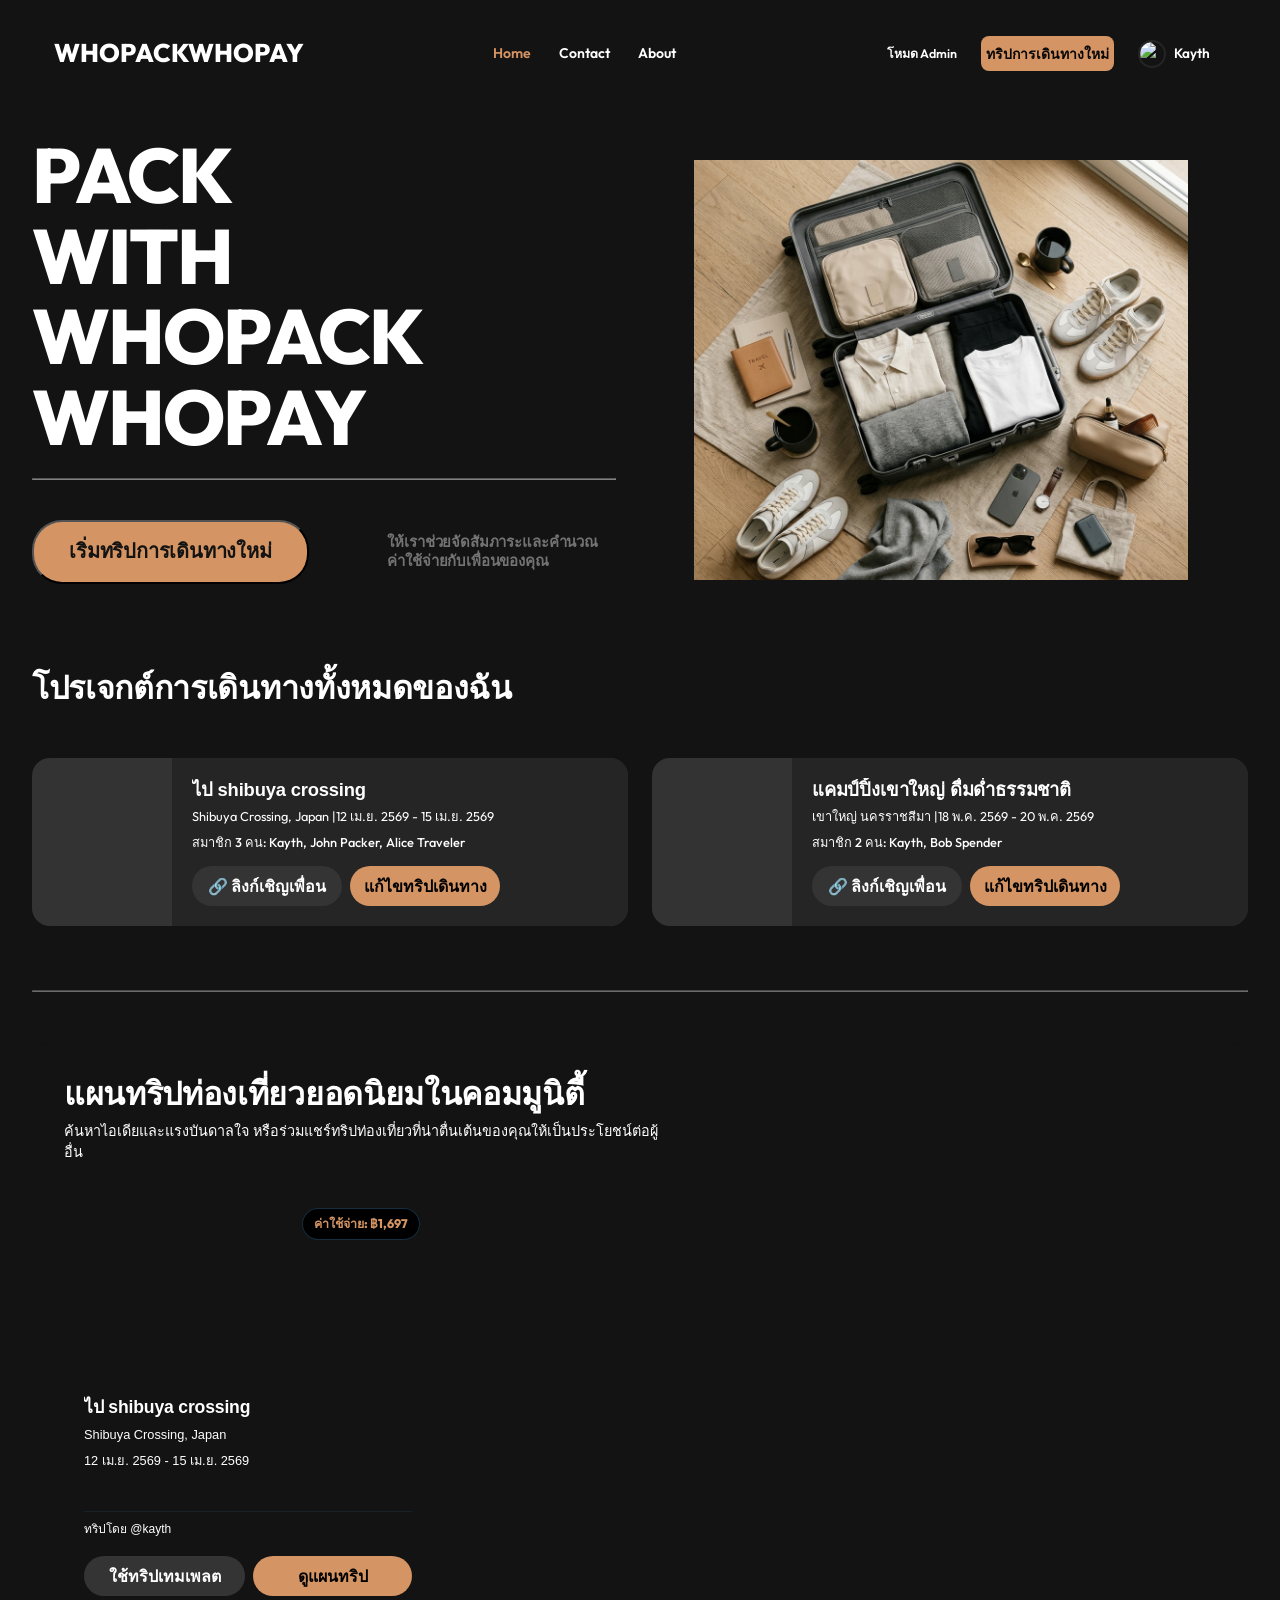
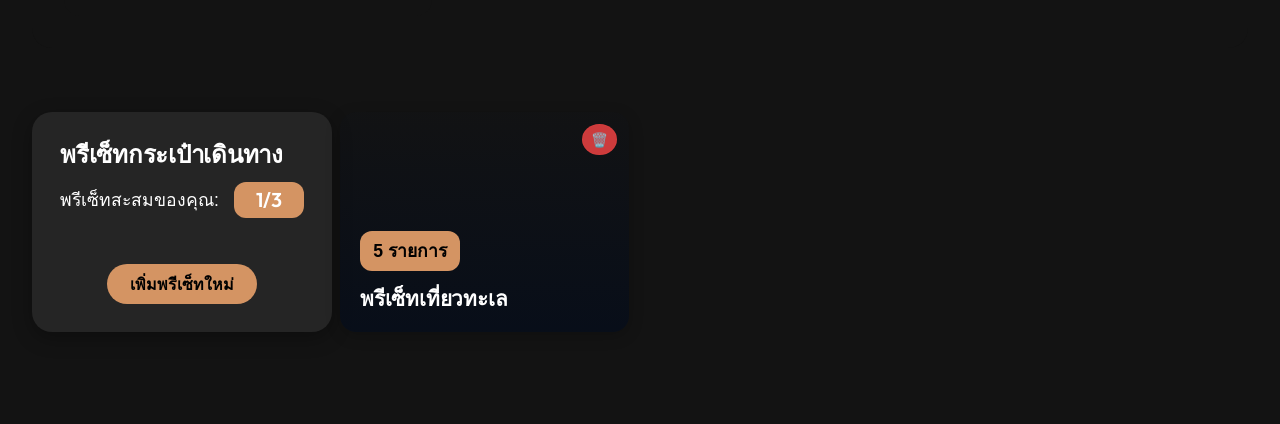
==== commit 53bdfbda: "fixing chat" ====
--- a/home2.html
+++ b/home2.html
@@ -250,7 +250,7 @@
       </div>
 
       <div class="chat-footer">
-        <input type="text" id="chat-message-input-text" class="chat-input" placeholder="พิมพ์ข้อความสอบถามที่นี่..."
+        <input type="text" id="chat-message-input-text" class="chat-input" placeholder="พิมพ์ข้อความ..."
           onkeydown="if(event.key === 'Enter') sendChatMessage()">
         <button class="btn btn-primary btn-sm" onclick="sendChatMessage()">ส่ง</button>
       </div>
--- a/style2.css
+++ b/style2.css
@@ -1605,12 +1605,12 @@
   right: 1.75rem;
   width: 340px;
   height: 460px;
-  background: rgba(9, 20, 42, 0.97);
+  /* background: rgba(9, 20, 42, 0.97);
   backdrop-filter: var(--glass-backdrop);
-  -webkit-backdrop-filter: var(--glass-backdrop);
-  border: 1px solid var(--border-color);
+  -webkit-backdrop-filter: var(--glass-backdrop); */
+  /* border: 1px solid var(--border-color); */
   border-radius: var(--radius-lg);
-  box-shadow: var(--shadow-card);
+  /* box-shadow: var(--shadow-card); */
   display: none;
   flex-direction: column;
   z-index: 150;
@@ -1623,7 +1623,7 @@
 }
 
 .chat-header {
-  background: rgba(44, 94, 173, 0.2);
+  background: #d49463;;
   padding: 0.75rem 1.1rem;
   border-bottom: 1px solid var(--border-color);
   display: flex;
@@ -1651,6 +1651,7 @@
   display: flex;
   flex-direction: column;
   gap: 0.65rem;
+  
 }
 
 .chat-message {
@@ -1661,6 +1662,7 @@
   border-radius: 10px;
   font-size: 0.83rem;
   line-height: 1.4;
+  
 }
 
 .chat-message.incoming {
@@ -1679,7 +1681,7 @@
 
 .chat-time {
   font-size: 0.68rem;
-  opacity: 0.5;
+  opacity: 0.7;
   margin-top: 0.25rem;
   align-self: flex-end;
 }
@@ -1692,7 +1694,7 @@
   cursor: pointer;
   align-self: flex-end;
   margin-top: 0.15rem;
-  opacity: 0.4;
+  opacity: 0.8;
   transition: var(--transition-smooth);
 }
 
@@ -1716,7 +1718,7 @@
   border: 1px solid var(--border-color);
   padding: 0.45rem 0.75rem;
   border-radius: var(--radius-sm);
-  color: var(--text-main);
+  color: black;
   font-size: 0.83rem;
 }
 
@@ -2932,34 +2934,40 @@
 
 /* Chat Widget Widget styling */
 .chat-widget {
-  background: #ffffff !important;
+  /* background: #ffffff !important;
   border: 1px solid rgba(90, 178, 255, 0.25) !important;
-  box-shadow: 0 12px 40px rgba(90, 178, 255, 0.15) !important;
+  box-shadow: 0 12px 40px rgba(90, 178, 255, 0.15) !important; */
 }
 
 .chat-header {
-  background: rgba(160, 222, 255, 0.25) !important;
+  background: #d49463 !important;
   border-bottom: 1px solid rgba(90, 178, 255, 0.18) !important;
   color: #1e293b !important;
+  font-family: "Kanit", Outfit !important;
 }
 
 .chat-body {
-  background: #F8FAFC !important;
+  background: #252525!important;
 }
 
 .chat-message.incoming {
   background: #ffffff !important;
   color: #1e293b !important;
   border: 1px solid rgba(90, 178, 255, 0.15) !important;
+  font-family: "Kanit", Outfit !important;
+  font-size: 1.1rem !important;
 }
 
 .chat-message.outgoing {
-  background: #5AB2FF !important;
+  background: #d49463 !important;
   color: #ffffff !important;
+  font-family: "Kanit", Outfit !important;
+  font-size: 1.1rem !important;
+
 }
 
 .chat-footer {
-  background: #ffffff !important;
+  background: #d49463!important;
   border-top: 1px solid rgba(90, 178, 255, 0.15) !important;
 }
 
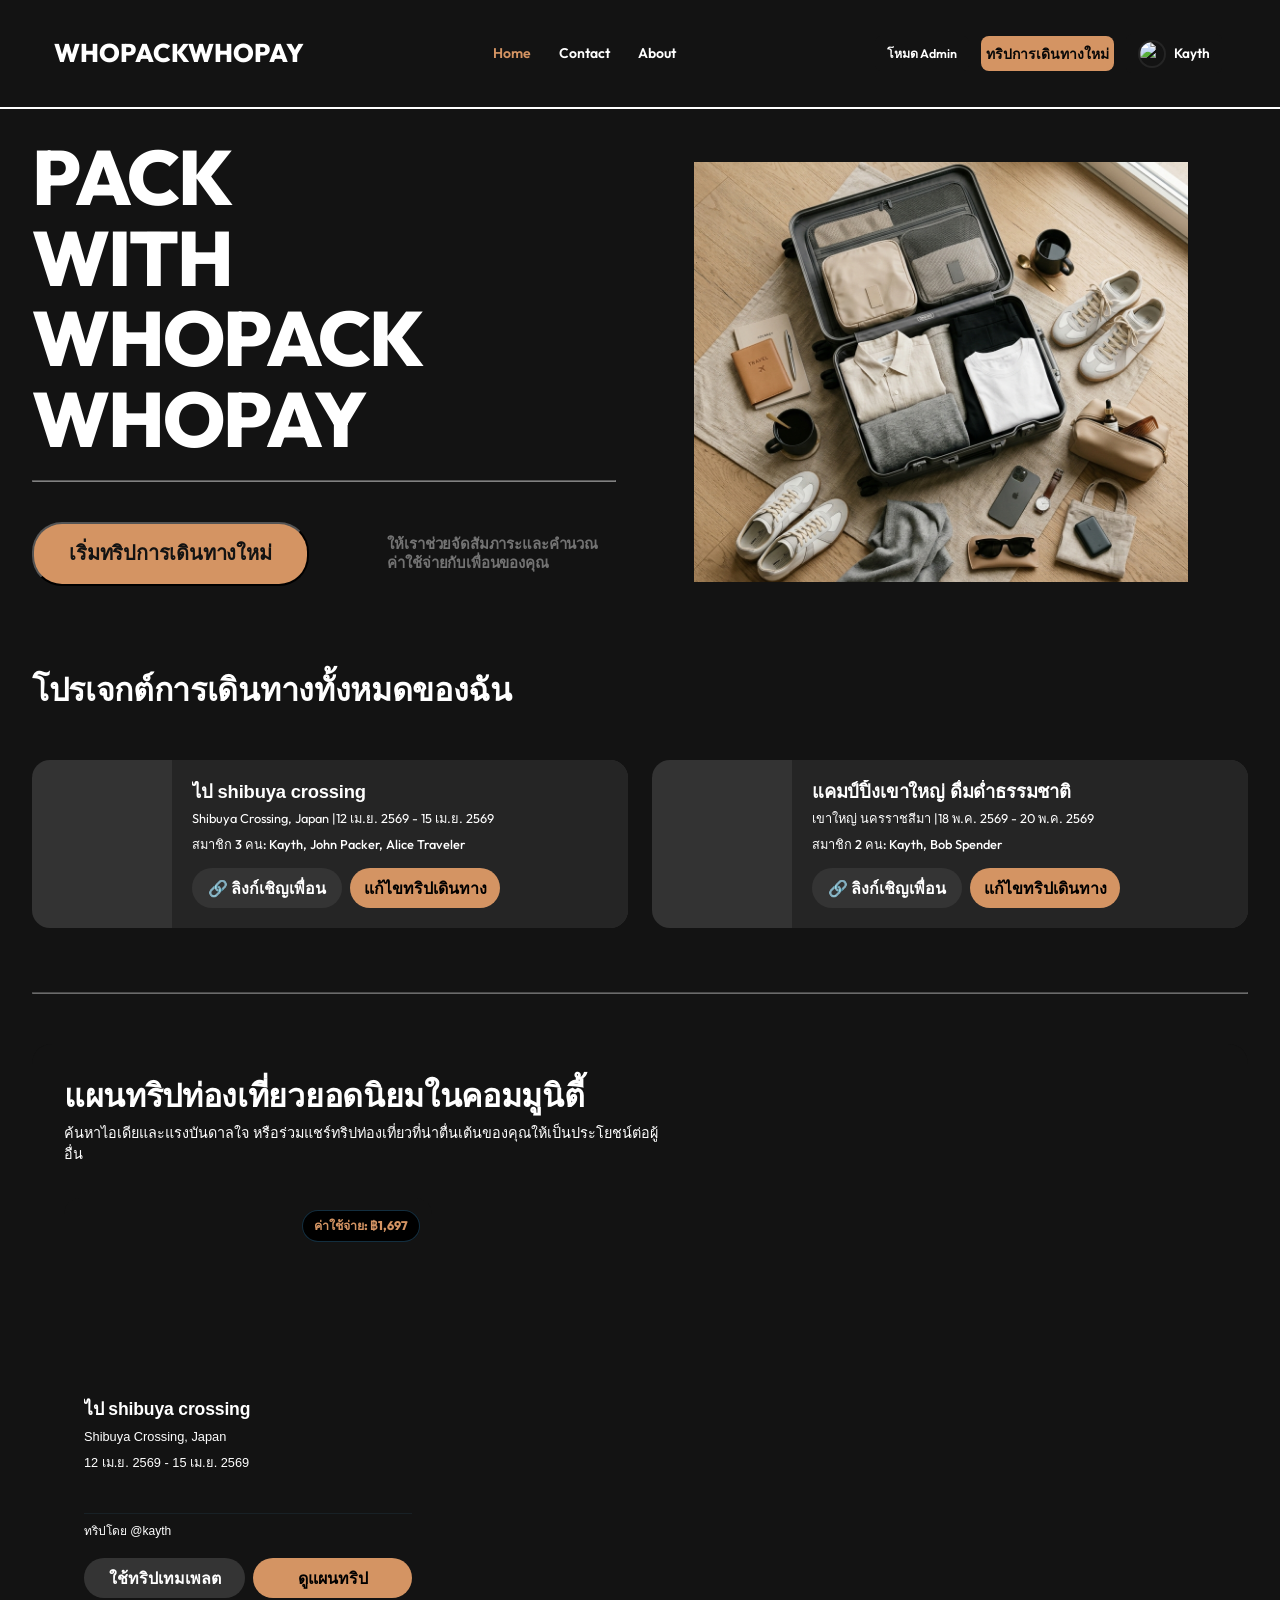
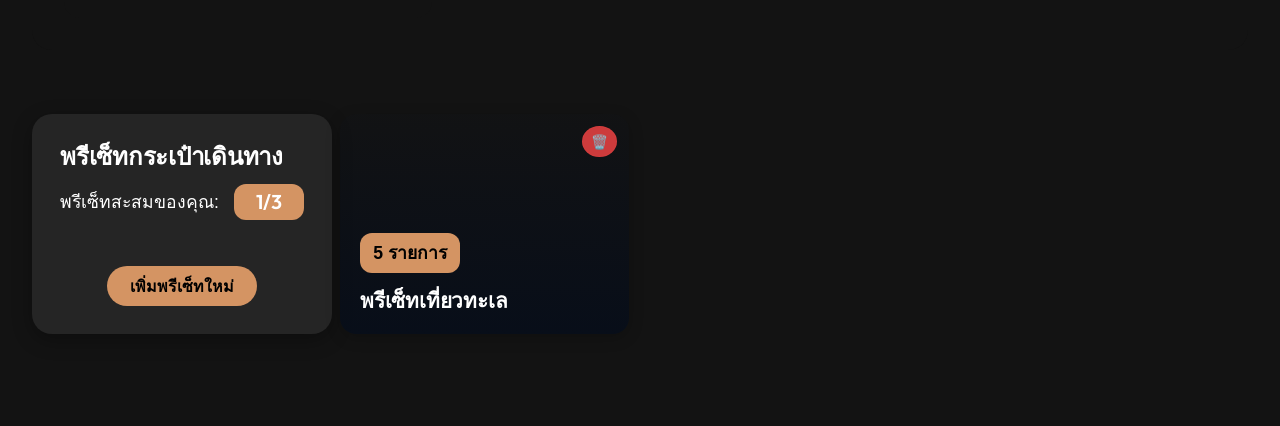
==== commit 1a95bcc1: "add google map" ====
--- a/home2.html
+++ b/home2.html
@@ -272,6 +272,9 @@
       <div class="modal-body" id="confirm-modal-body">
         <p>คุณต้องการดำเนินการต่อหรือไม่?</p>
       </div>
+      <div class="modal-map">
+        <iframe src="https://www.google.com/maps/embed?pb=!1m18!1m12!1m3!1d3241.70769156363!2d139.69811582522007!3d35.659572822594185!2m3!1f0!2f0!3f0!3m2!1i1024!2i768!4f13.1!3m3!1m2!1s0x60188bcaeb0cd12b%3A0x20e563a2e0aec969!2sShibuya%20Crossing!5e0!3m2!1sth!2sth!4v1784004225066!5m2!1sth!2sth" width="600" height="450" style="border:0;" allowfullscreen="" loading="lazy" referrerpolicy="strict-origin-when-cross-origin"></iframe>
+      </div>
       <div class="modal-footer">
         <button class="btn btn-secondary btn-sm" onclick="Dialog.close('confirm-modal')">ยกเลิก</button>
         <button class="btn btn-primary btn-sm" onclick="Dialog.confirm('confirm-modal')">ตกลง</button>
--- a/style2.css
+++ b/style2.css
@@ -157,6 +157,7 @@
   top: 0;
   z-index: 100;
   font-family: 'Outfit', sans-serif;
+  border-bottom: 2px solid white;
 }
 
 .nav-left {
@@ -1538,8 +1539,9 @@
   /* border: 1px solid var(--border-color); */
   border-radius: var(--radius-xl);
   width: 92%;
-  max-width: 500px;
-  max-height: 90vh;
+  height: 92%;
+  max-width: 800px;
+  max-height: 80vh;
   overflow-y: auto;
   /* box-shadow: var(--shadow-card); */
   transform: translateY(16px);
@@ -1585,6 +1587,22 @@
 .modal-body {
   padding: 1.4rem;
   background-color: #1a3050;
+}
+
+.modal-map {
+  width: 100%;
+  height: 400px;
+  display: flex;
+  align-items: center;
+  justify-content: center;
+  /* background: red; */
+  padding: 20px;
+}
+
+.modal-map iframe {
+  width: 100%;
+  height: 100%;
+  border-radius: 20px;
 }
 
 .modal-footer {
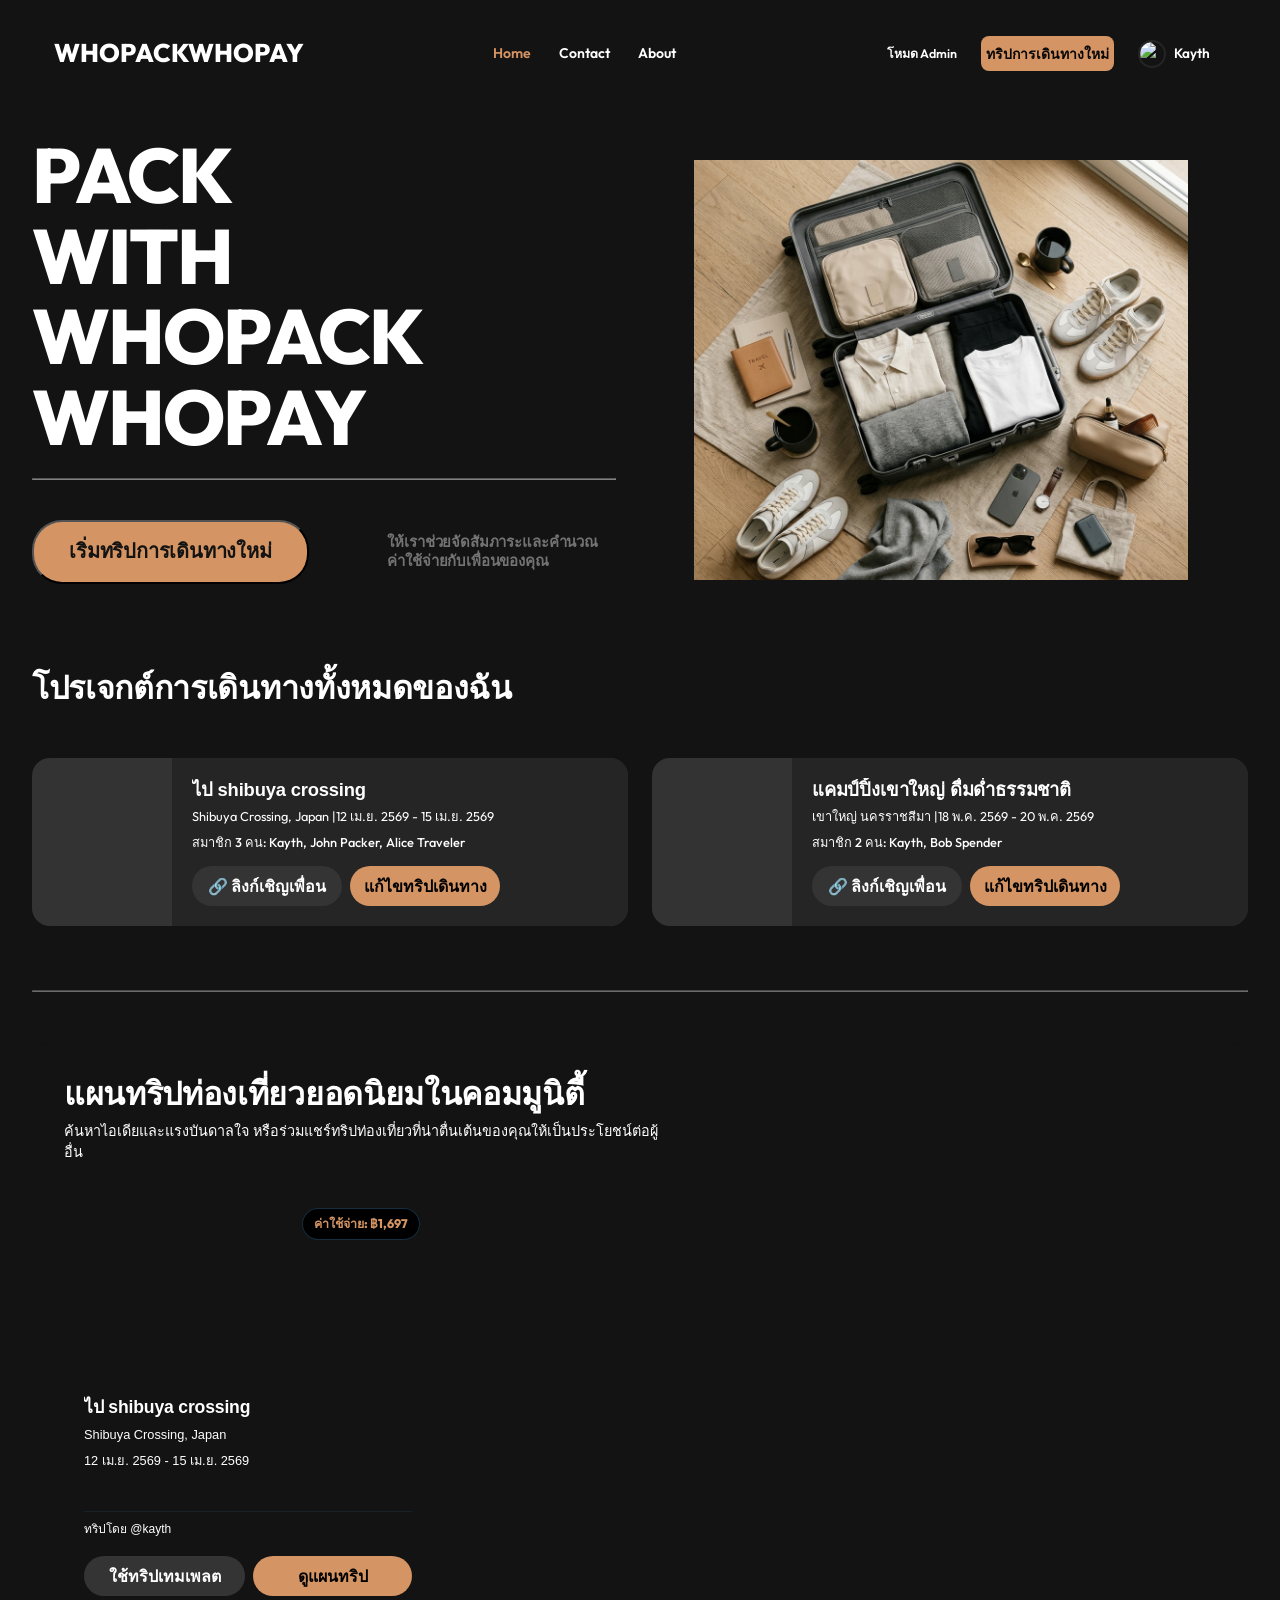
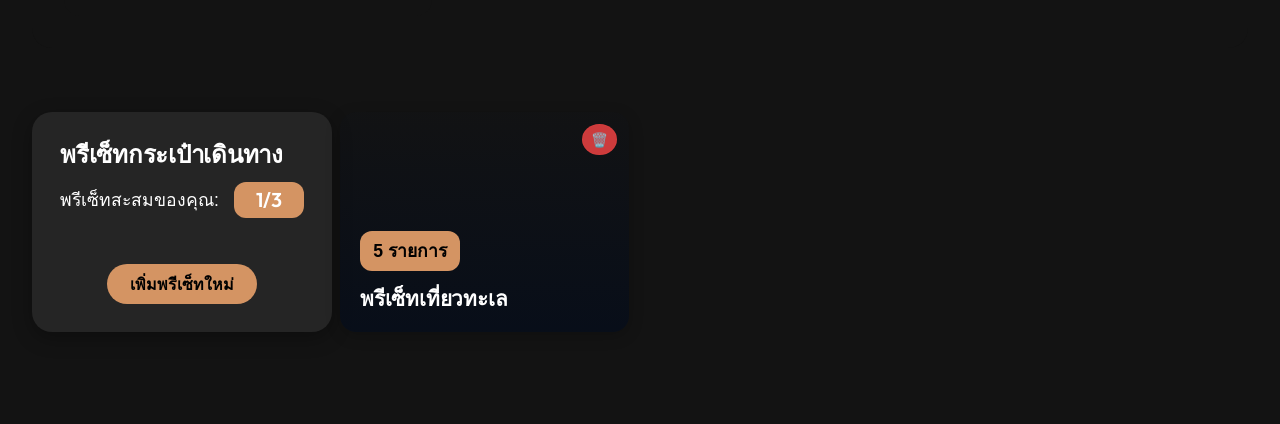
==== commit fa29684d: "fixing losing sheaching" ====
--- a/home2.html
+++ b/home2.html
@@ -272,6 +272,9 @@
       <div class="modal-body" id="confirm-modal-body">
         <p>คุณต้องการดำเนินการต่อหรือไม่?</p>
       </div>
+      <div id="map-search-result-pane" style="display:none; min-height: 50px; margin-bottom: 1rem; padding: 0.5rem; border: 1px dashed #555;">
+  <!-- ผลลัพธ์จากการจำลองการค้นหาจะมาโผล่ตรงนี้ -->
+      </div>
       <div class="modal-map">
         <iframe src="https://www.google.com/maps/embed?pb=!1m18!1m12!1m3!1d3241.70769156363!2d139.69811582522007!3d35.659572822594185!2m3!1f0!2f0!3f0!3m2!1i1024!2i768!4f13.1!3m3!1m2!1s0x60188bcaeb0cd12b%3A0x20e563a2e0aec969!2sShibuya%20Crossing!5e0!3m2!1sth!2sth!4v1784004225066!5m2!1sth!2sth" width="600" height="450" style="border:0;" allowfullscreen="" loading="lazy" referrerpolicy="strict-origin-when-cross-origin"></iframe>
       </div>
--- a/style2.css
+++ b/style2.css
@@ -157,7 +157,6 @@
   top: 0;
   z-index: 100;
   font-family: 'Outfit', sans-serif;
-  border-bottom: 2px solid white;
 }
 
 .nav-left {
